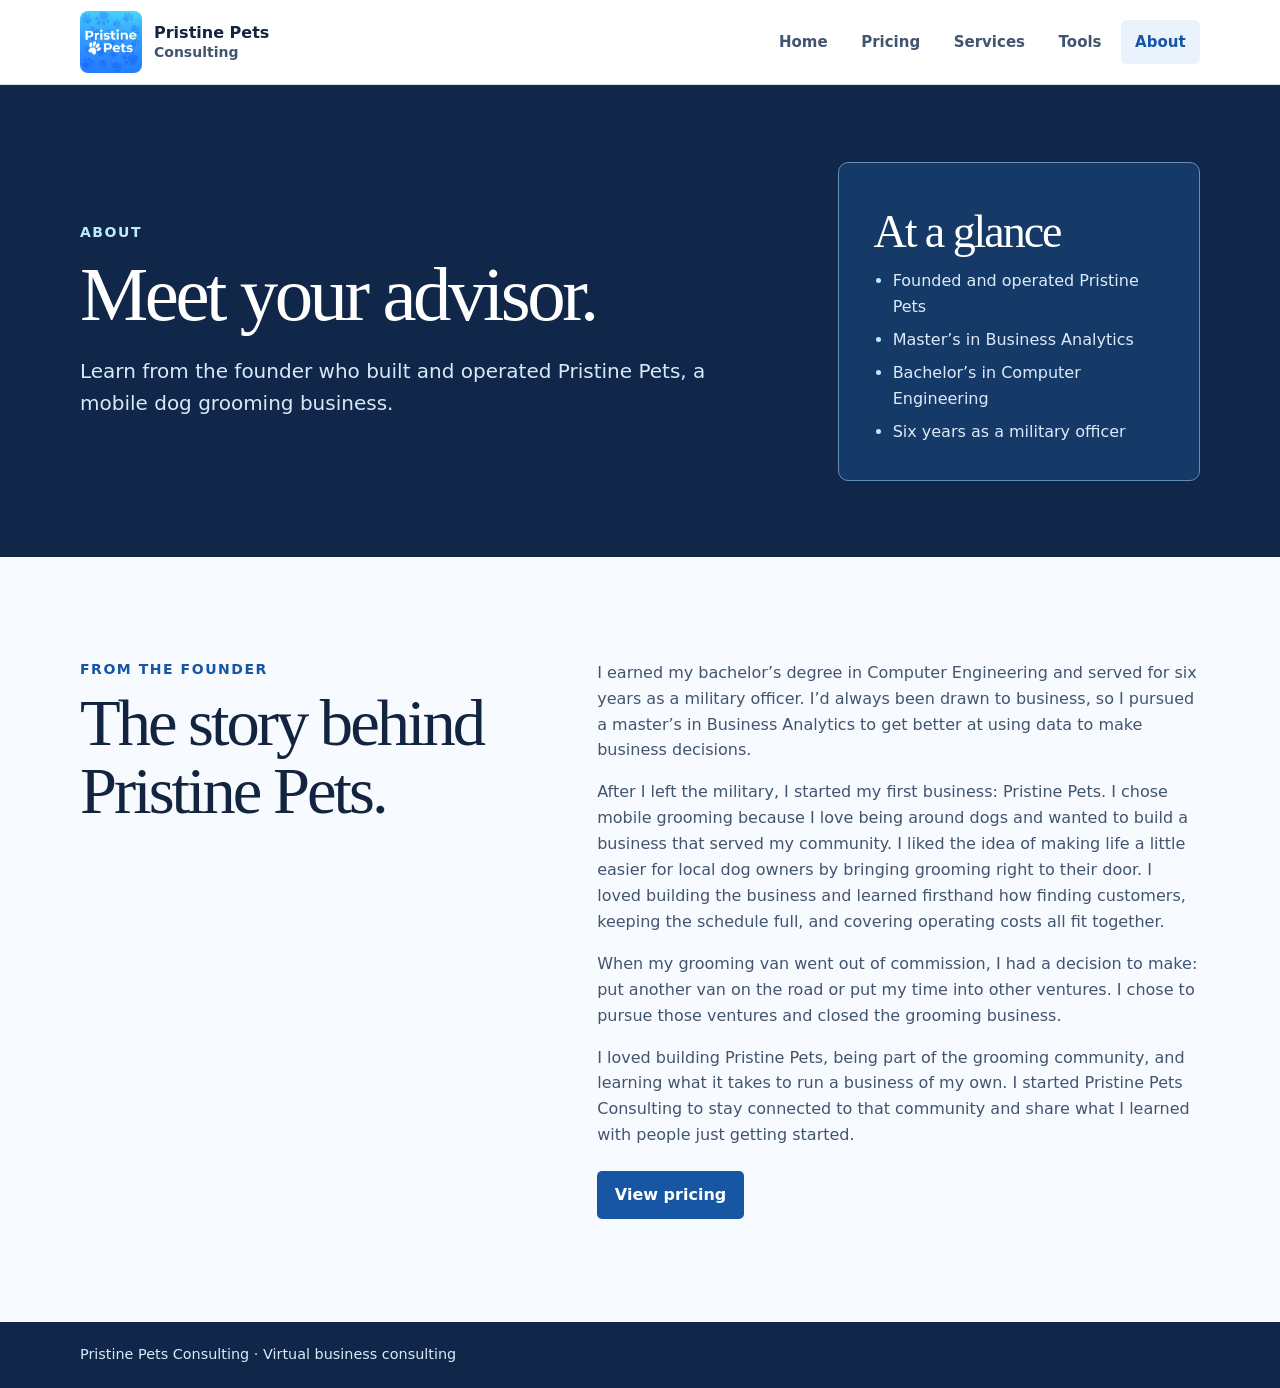
==== about/index.html @ 746ac5e0 "Publish Pristine Pets Consulting and preserve grooming archive" ====
<!doctype html>
<html lang="en"><head><meta charset="utf-8"><meta name="viewport" content="width=device-width, initial-scale=1"><title>About | Pristine Pets Consulting</title><meta name="description" content="Meet the founder and advisor behind Pristine Pets Consulting, a former mobile dog grooming business owner and military officer."><link rel="icon" href="../pristine-pets-logo.webp"><link rel="stylesheet" href="../consulting.css"></head>
<body><a class="skip" href="#main">Skip to content</a>
<header class="site-header"><div class="wrap header-inner"><a class="brand" href="../"><img class="mark" src="../pristine-pets-logo.webp" width="68" height="68" alt=""><span>Pristine Pets<small>Consulting</small></span></a>
<nav class="site-nav" aria-label="Main"><a href="../">Home</a><a href="../pricing/">Pricing</a><a href="../business-services/">Services</a><a href="../business-tools/">Tools</a><a href="../about/" aria-current="page">About</a></nav></div></header>
<main id="main">
<section class="hero compact-hero"><div class="wrap hero-grid">
<div><p class="eyebrow">About</p><h1>Meet your advisor.</h1><p class="lede">Learn from the founder who built and operated Pristine Pets, a mobile dog grooming business.</p></div>
<aside class="aside" aria-labelledby="qualifications"><h2 id="qualifications">At a glance</h2>
<ul class="credentials"><li>Founded and operated Pristine Pets</li><li>Master’s in Business Analytics</li><li>Bachelor’s in Computer Engineering</li><li>Six years as a military officer</li></ul></aside>
</div></section>
<section class="section"><div class="wrap grid">
<div><p class="eyebrow">From the founder</p><h2>The story behind Pristine Pets.</h2></div>
<div class="story">
<p>I earned my bachelor’s degree in Computer Engineering and served for six years as a military officer. I’d always been drawn to business, so I pursued a master’s in Business Analytics to get better at using data to make business decisions.</p>
<p>After I left the military, I started my first business: Pristine Pets. I chose mobile grooming because I love being around dogs and wanted to build a business that served my community. I liked the idea of making life a little easier for local dog owners by bringing grooming right to their door. I loved building the business and learned firsthand how finding customers, keeping the schedule full, and covering operating costs all fit together.</p>
<p>When my grooming van went out of commission, I had a decision to make: put another van on the road or put my time into other ventures. I chose to pursue those ventures and closed the grooming business.</p>
<p>I loved building Pristine Pets, being part of the grooming community, and learning what it takes to run a business of my own. I started Pristine Pets Consulting to stay connected to that community and share what I learned with people just getting started.</p>
<a class="button" href="../pricing/">View pricing</a>
</div></div></section>
</main><footer class="foot"><div class="wrap"><p>Pristine Pets Consulting · Virtual business consulting</p></div></footer></body></html>
---- consulting.css ----
:root{color-scheme:light;--canvas:#f7faff;--white:#fff;--ink:#12243f;--sub:#42556f;--dark:#102749;--dark2:#163a68;--paper:#eaf2fc;--line:#d3e0f2;--accent:#1756a3;--mint:#bdeaff;--serif:Georgia,serif;--sans:system-ui,-apple-system,BlinkMacSystemFont,"Segoe UI",sans-serif}
*{box-sizing:border-box}body{margin:0;background:var(--canvas);color:var(--ink);font:1rem/1.62 var(--sans)}a{color:inherit}h1,h2,h3,p{margin:0}h1,h2{font:400 clamp(2.35rem,5.2vw,4.7rem)/1.02 var(--serif);letter-spacing:-.045em;text-wrap:balance}h1{font-size:clamp(3.15rem,6.65vw,6.15rem)}h3{font-size:1.2rem;line-height:1.3}.wrap{width:min(1120px,calc(100% - 64px));margin-inline:auto}.eyebrow{font-size:.875rem;line-height:1.35;font-weight:760;letter-spacing:.11em;text-transform:uppercase;color:var(--accent)}.lede{font-size:clamp(1.05rem,2vw,1.25rem);max-width:57ch;color:var(--sub)}.skip{position:absolute;left:1rem;top:-200px;background:white;padding:.5rem;z-index:5}.skip:focus{top:1rem}a:focus-visible,summary:focus-visible{outline:3px solid #8b561a;outline-offset:4px}.brand{display:inline-flex;align-items:center;gap:.75rem;text-decoration:none;font-weight:750;line-height:1.13}.brand small{display:block;margin-top:3px;font-size:.875rem;font-weight:550;color:var(--sub)}.mark{width:62px;height:62px;object-fit:contain;flex:none;border-radius:8px}.hero{background:var(--dark);color:var(--white);padding:clamp(3.7rem,8vw,7.3rem) 0}.hero-grid{display:grid;grid-template-columns:minmax(0,1.6fr) minmax(0,.85fr);align-items:center;gap:clamp(1.75rem,6vw,5.9rem)}.hero .eyebrow{color:var(--mint)}.hero h1{margin:.9rem 0 1.3rem}.hero .lede{color:#d9e8fa}.hero .button{margin-top:1.8rem}.button{display:inline-flex;min-height:48px;align-items:center;justify-content:center;padding:.65rem 1.1rem;border-radius:5px;text-decoration:none;font-weight:750;background:var(--accent);color:white}.button:hover{background:#104681}.hero .button{background:var(--mint);color:#153761}.hero .button:hover{background:#dff5ff}.aside{border:1px solid #668db9;padding:clamp(1.25rem,3vw,2.15rem);background:var(--dark2);border-radius:10px}.aside .eyebrow{letter-spacing:.06em}.aside h2{font-size:clamp(1.95rem,3.6vw,3.1rem);margin:.65rem 0 .85rem}.aside p:not(.eyebrow){color:#dceafa}.section{padding:clamp(3.6rem,8vw,6.6rem) 0}.section h2{margin:.65rem 0 1rem}.grid{display:grid;grid-template-columns:minmax(0,.83fr) minmax(0,1.17fr);gap:clamp(1.4rem,7vw,6.2rem);align-items:start}.bordered{background:var(--paper);border-block:1px solid var(--line)}.fit-list{list-style:none;margin:0;padding:0;border-top:1px solid var(--line)}.fit-list li{padding:.85rem 0 1rem;border-bottom:1px solid var(--line)}.fit-list p{color:var(--sub);margin-top:.25rem}.offer{padding:clamp(1.4rem,4vw,2.75rem);border:1px solid #aec6e6;border-radius:10px;background:var(--white)}.offer h3{margin:.45rem 0 .6rem}.offer p:not(.eyebrow){color:var(--sub)}.offer .button{margin-top:1.15rem}.price{font:400 clamp(2.5rem,6vw,4.2rem)/1 var(--serif);letter-spacing:-.04em}.price-note{margin-top:.45rem}.offer .price-note{font-size:.95rem}.hero .offer{color:var(--ink)}.hero .offer .eyebrow{color:var(--accent)}.feature{display:grid;grid-template-columns:minmax(0,.9fr) minmax(0,1.1fr);gap:clamp(1.1rem,5vw,4rem);border-top:1px solid var(--line);padding:1.8rem 0}.feature:first-of-type{margin-top:1.75rem}.feature p,.feature li{color:var(--sub)}.feature p+p{margin-top:.65rem}.feature ul{margin:.65rem 0 0;padding-left:1.2rem}.feature li+li{margin-top:.3rem}.small-add{border:1px solid var(--line);background:var(--paper);padding:1rem 1.25rem;border-radius:6px;color:var(--sub)}.small-add strong{color:var(--ink)}.tiny{font-size:.9rem}.foot{background:var(--dark);color:#dbeafb}.foot .wrap{display:flex;flex-wrap:wrap;justify-content:space-between;gap:.65rem 1.4rem;padding:1.35rem 0;font-size:.9rem}.foot a{text-underline-offset:.2em}.faq details{border-top:1px solid var(--line);padding:.8rem 0}.faq details:last-child{border-bottom:1px solid var(--line)}.faq summary{cursor:pointer;font-weight:720}.faq details p{color:var(--sub);margin-top:.35rem}.badge{display:inline-block;margin-top:1rem;padding:.55rem .7rem;background:var(--paper);color:#335578;border-radius:5px;font-weight:720;font-size:.9rem}
@media(max-width:760px){.wrap{width:calc(100% - 40px)}.hero-grid,.grid,.feature{grid-template-columns:1fr}.aside,.hero .offer{max-width:36rem}.feature{padding:1.35rem 0}}@media(max-width:440px){.wrap{width:calc(100% - 32px)}.hero h1{font-size:clamp(2.7rem,11vw,3.55rem)}}

.tiers{display:grid;grid-template-columns:repeat(3,minmax(0,1fr));gap:1rem;margin-top:1.85rem}.tier{padding:clamp(1.05rem,2.4vw,1.75rem)}.tier .price{font-size:clamp(2.5rem,4vw,3.4rem)}.tier-featured{border:2px solid #3473bd;background:#f5faff}.tier .price-note{margin-top:.75rem}@media(max-width:760px){.tiers{grid-template-columns:1fr}}@media(max-width:440px){.mark{width:54px;height:54px}}

.compact-hero{padding:clamp(2.9rem,6vw,5.2rem) 0}
.compact-hero h1{font-size:clamp(2.9rem,6vw,5.35rem)}
.advisor-link{display:inline-flex;align-items:center;min-height:44px;margin-top:.55rem;color:var(--mint);font-weight:720;text-underline-offset:.22em}
.advisor-link:hover{color:var(--white)}
.credentials{color:#dceafa;margin:.85rem 0 0;padding-left:1.2rem}
.credentials li+li{margin-top:.45rem}
.credentials li::marker{color:var(--mint)}
.story{max-width:63ch;color:var(--sub)}
.story p+p{margin-top:1rem}
.story .button{margin-top:1.45rem}
.sales-note{color:var(--sub);font-size:.9rem;margin-top:1rem}
.feature a{text-underline-offset:.18em}
.site-header{background:var(--white);border-bottom:1px solid var(--line)}
.header-inner{min-height:84px;display:flex;align-items:center;justify-content:space-between;gap:1.5rem}
.brand{flex:none}
.site-nav{display:flex;align-items:center;gap:.3rem}
.site-nav a{display:flex;min-height:44px;align-items:center;justify-content:center;padding:0 .9rem;border-radius:6px;white-space:nowrap;text-decoration:none;font-size:.9375rem;font-weight:680;color:var(--sub)}
.site-nav a:hover{background:var(--canvas);color:var(--accent)}
.site-nav a[aria-current="page"]{background:var(--paper);color:var(--accent);font-weight:760}
@media(max-width:680px){
  .header-inner{min-height:0;display:grid;grid-template-columns:minmax(0,1fr);gap:.65rem;padding-block:.7rem .5rem}
  .brand{justify-self:start}
  .site-nav{display:grid;grid-template-columns:repeat(5,minmax(0,1fr));gap:.16rem;border-top:1px solid var(--line);padding-top:.45rem}
  .site-nav a{padding:0 .12rem;font-size:.875rem}
}

.hero-actions{display:flex;align-items:center;flex-wrap:wrap;gap:.55rem 1.15rem;margin-top:1.8rem}
.hero-actions .button,.hero-actions .intro-cta{margin-top:0}
.intro-section{padding-bottom:0;scroll-margin-top:1.25rem}
.intro-panel{display:grid;grid-template-columns:minmax(0,1fr) minmax(0,1.14fr);gap:clamp(1.05rem,5vw,4rem);padding:clamp(1.3rem,4vw,2.6rem);border:1px solid var(--line);border-radius:10px;background:var(--paper)}
.intro-panel h2{margin-bottom:0;font-size:clamp(2rem,4vw,3.4rem)}
.intro-panel p:not(.eyebrow,.badge){color:var(--sub)}
.intro-panel p+p:not(.badge){margin-top:.65rem}
.intro-panel .badge{background:var(--white);border:1px solid var(--line)}
@media(max-width:680px){.intro-panel{grid-template-columns:1fr}}
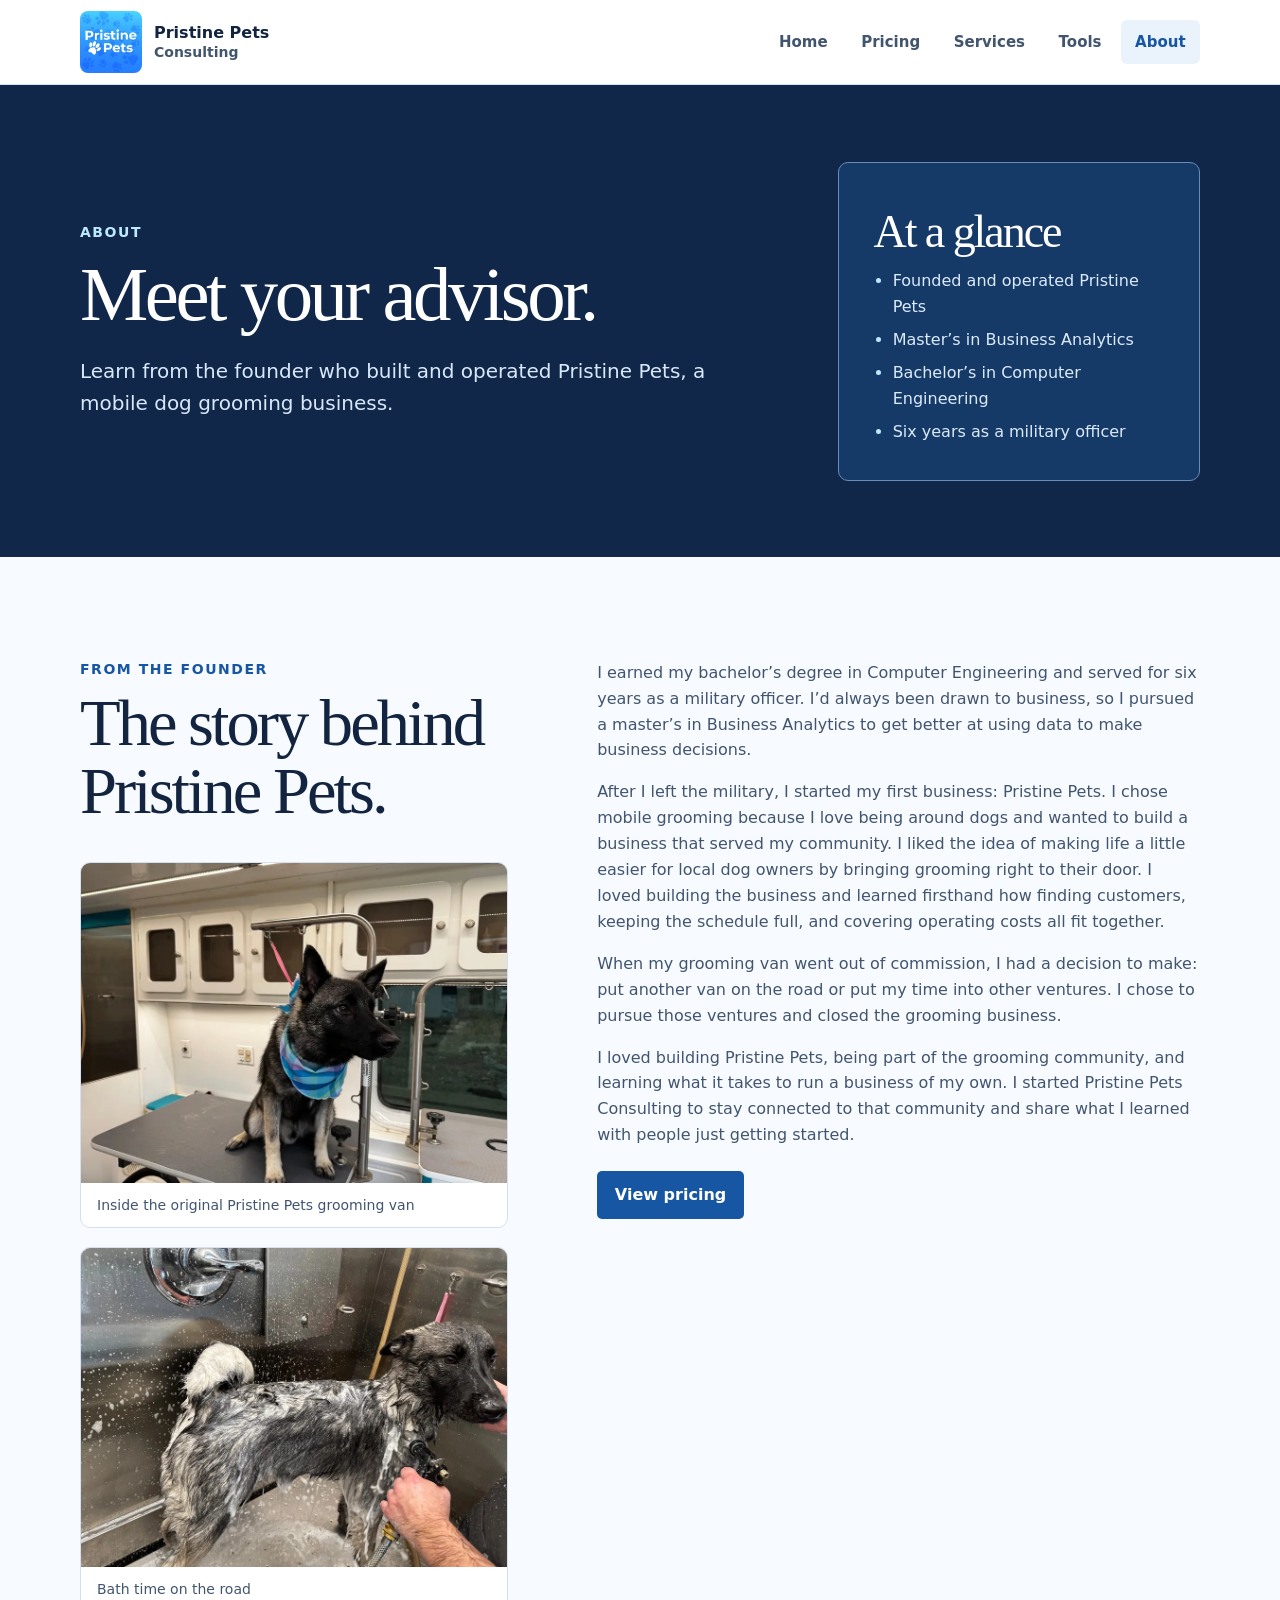
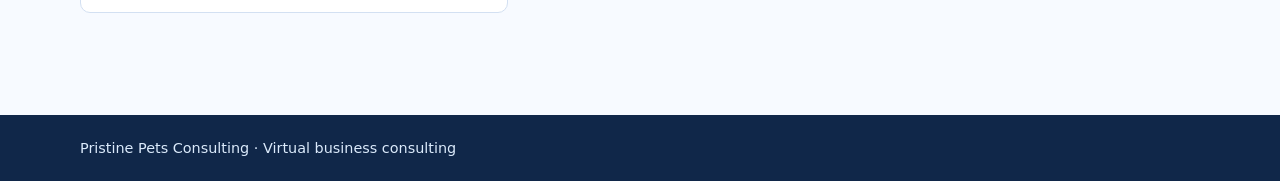
==== commit fbf2d32f: "Add original grooming photos to consulting About page" ====
--- a/about/index.html
+++ b/about/index.html
@@ -1,5 +1,5 @@
 <!doctype html>
-<html lang="en"><head><meta charset="utf-8"><meta name="viewport" content="width=device-width, initial-scale=1"><title>About | Pristine Pets Consulting</title><meta name="description" content="Meet the founder and advisor behind Pristine Pets Consulting, a former mobile dog grooming business owner and military officer."><link rel="icon" href="../pristine-pets-logo.webp"><link rel="stylesheet" href="../consulting.css"></head>
+<html lang="en"><head><meta charset="utf-8"><meta name="viewport" content="width=device-width, initial-scale=1"><title>About | Pristine Pets Consulting</title><meta name="description" content="Meet the founder and advisor behind Pristine Pets Consulting, a former mobile dog grooming business owner and military officer."><link rel="icon" href="../pristine-pets-logo.webp"><link rel="stylesheet" href="../consulting.css"><link rel="stylesheet" href="./about.css"></head>
 <body><a class="skip" href="#main">Skip to content</a>
 <header class="site-header"><div class="wrap header-inner"><a class="brand" href="../"><img class="mark" src="../pristine-pets-logo.webp" width="68" height="68" alt=""><span>Pristine Pets<small>Consulting</small></span></a>
 <nav class="site-nav" aria-label="Main"><a href="../">Home</a><a href="../pricing/">Pricing</a><a href="../business-services/">Services</a><a href="../business-tools/">Tools</a><a href="../about/" aria-current="page">About</a></nav></div></header>
@@ -9,13 +9,17 @@
 <aside class="aside" aria-labelledby="qualifications"><h2 id="qualifications">At a glance</h2>
 <ul class="credentials"><li>Founded and operated Pristine Pets</li><li>Master’s in Business Analytics</li><li>Bachelor’s in Computer Engineering</li><li>Six years as a military officer</li></ul></aside>
 </div></section>
-<section class="section"><div class="wrap grid">
-<div><p class="eyebrow">From the founder</p><h2>The story behind Pristine Pets.</h2></div>
+<section class="section"><div class="wrap grid founder-grid">
+<div class="founder-heading"><p class="eyebrow">From the founder</p><h2>The story behind Pristine Pets.</h2></div>
 <div class="story">
 <p>I earned my bachelor’s degree in Computer Engineering and served for six years as a military officer. I’d always been drawn to business, so I pursued a master’s in Business Analytics to get better at using data to make business decisions.</p>
 <p>After I left the military, I started my first business: Pristine Pets. I chose mobile grooming because I love being around dogs and wanted to build a business that served my community. I liked the idea of making life a little easier for local dog owners by bringing grooming right to their door. I loved building the business and learned firsthand how finding customers, keeping the schedule full, and covering operating costs all fit together.</p>
 <p>When my grooming van went out of commission, I had a decision to make: put another van on the road or put my time into other ventures. I chose to pursue those ventures and closed the grooming business.</p>
 <p>I loved building Pristine Pets, being part of the grooming community, and learning what it takes to run a business of my own. I started Pristine Pets Consulting to stay connected to that community and share what I learned with people just getting started.</p>
 <a class="button" href="../pricing/">View pricing</a>
+</div>
+<div class="founder-photos">
+  <figure><img src="./grooming-table.webp" width="900" height="675" loading="lazy" decoding="async" alt="Dog in a blue plaid bandana sitting on the grooming table inside the mobile van."><figcaption>Inside the original Pristine Pets grooming van</figcaption></figure>
+  <figure><img src="./bath-time.webp" width="900" height="675" loading="lazy" decoding="async" alt="A dog being rinsed in the van’s stainless-steel grooming tub."><figcaption>Bath time on the road</figcaption></figure>
 </div></div></section>
 </main><footer class="foot"><div class="wrap"><p>Pristine Pets Consulting · Virtual business consulting</p></div></footer></body></html>
--- a/about/about.css
+++ b/about/about.css
@@ -0,0 +1,8 @@
+.founder-grid{grid-template-areas:"heading story" "photos story";grid-template-rows:auto 1fr;row-gap:1.35rem}
+.founder-heading{grid-area:heading}
+.founder-grid .story{grid-area:story}
+.founder-photos{grid-area:photos;display:grid;gap:1.2rem}
+.founder-photos figure{margin:0;border:1px solid var(--line);border-radius:10px;overflow:hidden;background:var(--white)}
+.founder-photos img{display:block;width:100%;height:auto}
+.founder-photos figcaption{color:var(--sub);font-size:.875rem;line-height:1.45;padding:.75rem 1rem}
+@media(max-width:760px){.founder-grid{grid-template-areas:"heading" "story" "photos";grid-template-rows:auto}.founder-photos{max-width:36rem;margin-top:1rem}}
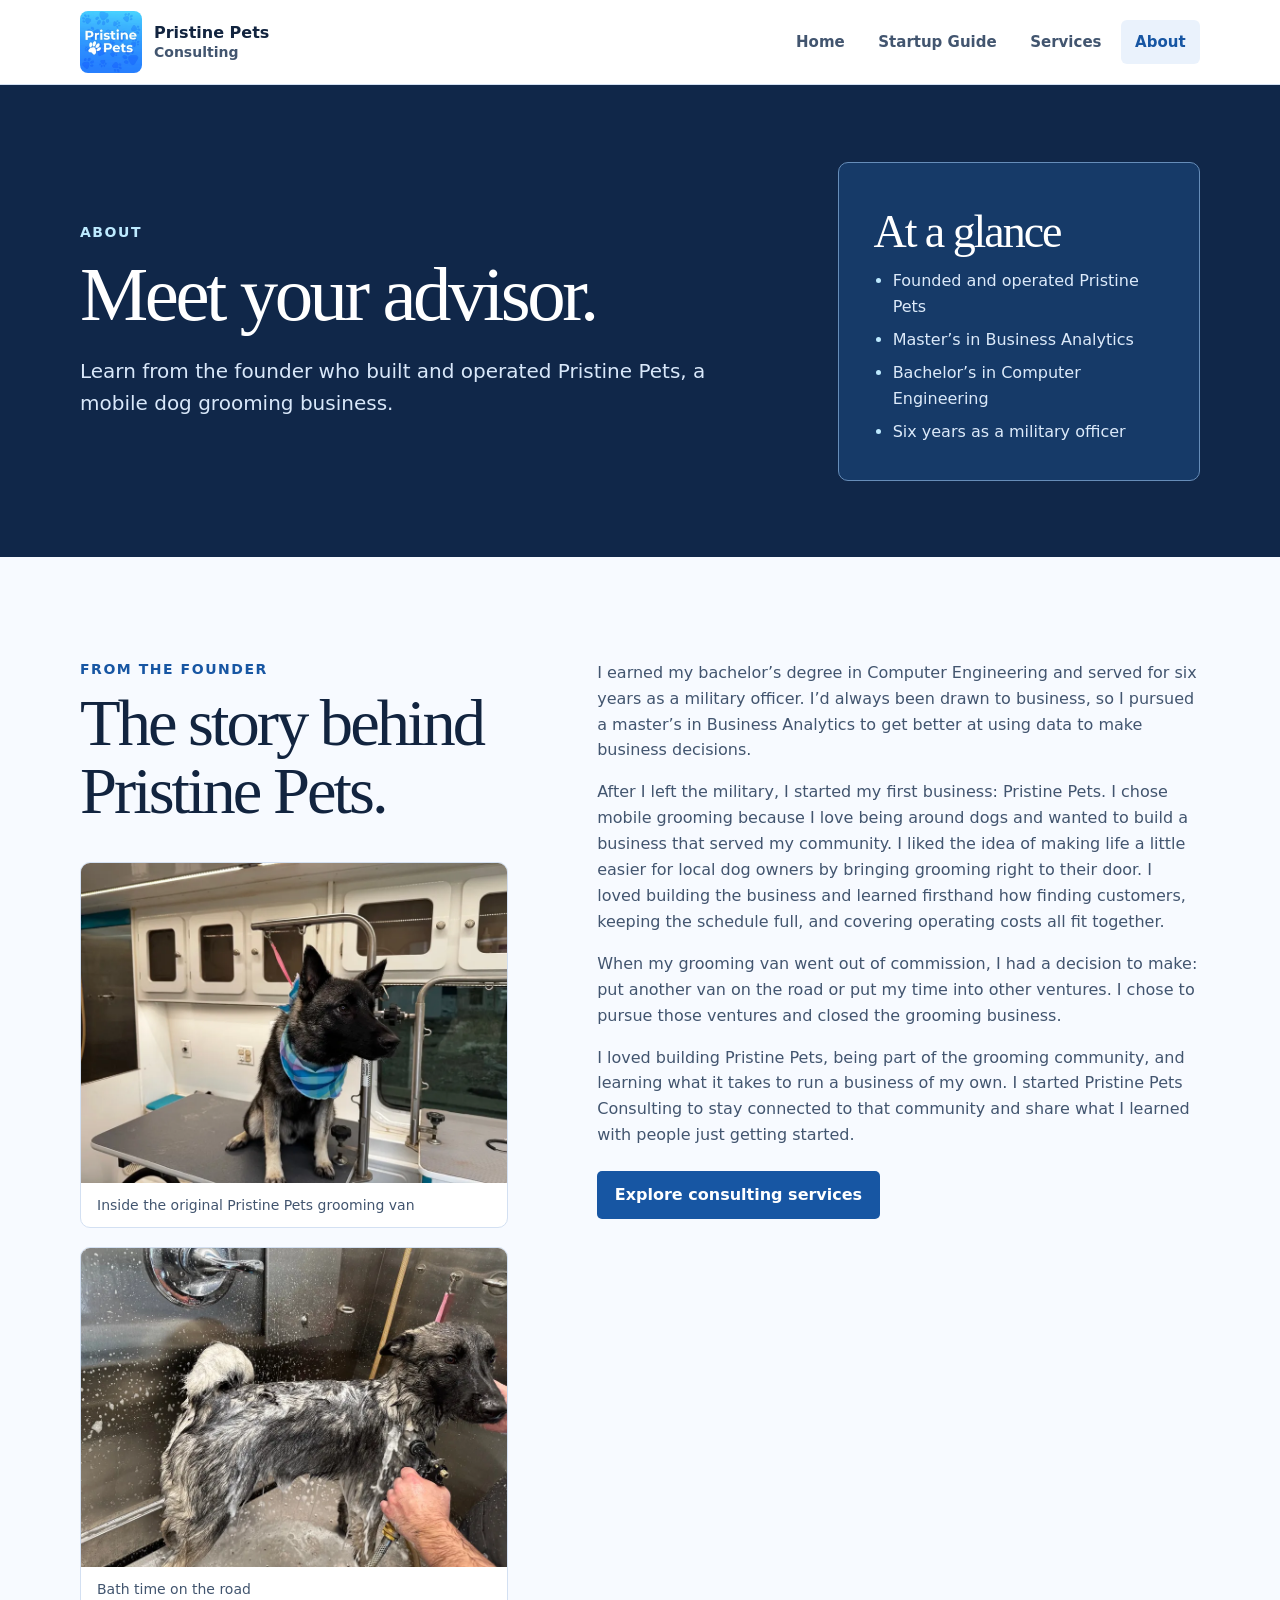
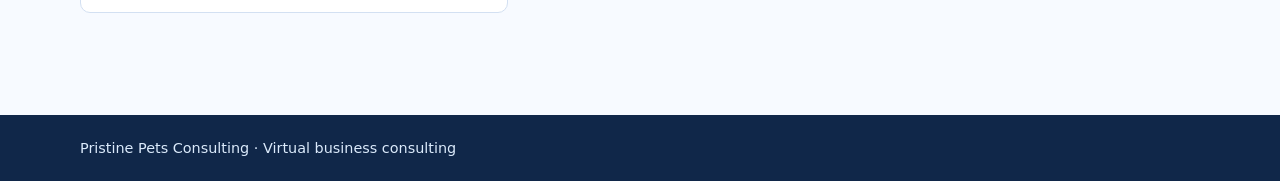
==== commit 7b4c2ce9: "Feature startup guide and free preview, move consulting to Services" ====
--- a/about/index.html
+++ b/about/index.html
@@ -2,7 +2,7 @@
 <html lang="en"><head><meta charset="utf-8"><meta name="viewport" content="width=device-width, initial-scale=1"><title>About | Pristine Pets Consulting</title><meta name="description" content="Meet the founder and advisor behind Pristine Pets Consulting, a former mobile dog grooming business owner and military officer."><link rel="icon" href="../pristine-pets-logo.webp"><link rel="stylesheet" href="../consulting.css"><link rel="stylesheet" href="./about.css"></head>
 <body><a class="skip" href="#main">Skip to content</a>
 <header class="site-header"><div class="wrap header-inner"><a class="brand" href="../"><img class="mark" src="../pristine-pets-logo.webp" width="68" height="68" alt=""><span>Pristine Pets<small>Consulting</small></span></a>
-<nav class="site-nav" aria-label="Main"><a href="../">Home</a><a href="../pricing/">Pricing</a><a href="../business-services/">Services</a><a href="../business-tools/">Tools</a><a href="../about/" aria-current="page">About</a></nav></div></header>
+<nav class="site-nav" aria-label="Main"><a href="../">Home</a><a href="../startup-guide/">Startup Guide</a><a href="../business-services/">Services</a><a href="../about/" aria-current="page">About</a></nav></div></header>
 <main id="main">
 <section class="hero compact-hero"><div class="wrap hero-grid">
 <div><p class="eyebrow">About</p><h1>Meet your advisor.</h1><p class="lede">Learn from the founder who built and operated Pristine Pets, a mobile dog grooming business.</p></div>
@@ -16,10 +16,10 @@
 <p>After I left the military, I started my first business: Pristine Pets. I chose mobile grooming because I love being around dogs and wanted to build a business that served my community. I liked the idea of making life a little easier for local dog owners by bringing grooming right to their door. I loved building the business and learned firsthand how finding customers, keeping the schedule full, and covering operating costs all fit together.</p>
 <p>When my grooming van went out of commission, I had a decision to make: put another van on the road or put my time into other ventures. I chose to pursue those ventures and closed the grooming business.</p>
 <p>I loved building Pristine Pets, being part of the grooming community, and learning what it takes to run a business of my own. I started Pristine Pets Consulting to stay connected to that community and share what I learned with people just getting started.</p>
-<a class="button" href="../pricing/">View pricing</a>
+<a class="button" href="../business-services/">Explore consulting services</a>
 </div>
 <div class="founder-photos">
   <figure><img src="./grooming-table.webp" width="900" height="675" loading="lazy" decoding="async" alt="Dog in a blue plaid bandana sitting on the grooming table inside the mobile van."><figcaption>Inside the original Pristine Pets grooming van</figcaption></figure>
   <figure><img src="./bath-time.webp" width="900" height="675" loading="lazy" decoding="async" alt="A dog being rinsed in the van’s stainless-steel grooming tub."><figcaption>Bath time on the road</figcaption></figure>
 </div></div></section>
-</main><footer class="foot"><div class="wrap"><p>Pristine Pets Consulting · Virtual business consulting</p></div></footer></body></html>+</main><footer class="foot"><div class="wrap"><p>Pristine Pets Consulting · Virtual business consulting</p></div></footer></body></html>
--- a/consulting.css
+++ b/consulting.css
@@ -26,7 +26,7 @@
 @media(max-width:680px){
   .header-inner{min-height:0;display:grid;grid-template-columns:minmax(0,1fr);gap:.65rem;padding-block:.7rem .5rem}
   .brand{justify-self:start}
-  .site-nav{display:grid;grid-template-columns:repeat(5,minmax(0,1fr));gap:.16rem;border-top:1px solid var(--line);padding-top:.45rem}
+  .site-nav{display:grid;grid-template-columns:minmax(0,1fr) minmax(0,1.6fr) minmax(0,1.05fr) minmax(0,1fr);gap:.16rem;border-top:1px solid var(--line);padding-top:.45rem}
   .site-nav a{padding:0 .12rem;font-size:.875rem}
 }
 
@@ -39,3 +39,14 @@
 .intro-panel p+p:not(.badge){margin-top:.65rem}
 .intro-panel .badge{background:var(--white);border:1px solid var(--line)}
 @media(max-width:680px){.intro-panel{grid-template-columns:1fr}}
+
+
+.guide-excerpt{max-width:72ch;margin-inline:auto;background:var(--white);border:1px solid var(--line);border-radius:10px;padding:clamp(1.35rem,5vw,3.1rem)}
+.guide-excerpt h2{margin-bottom:1.4rem}
+.guide-excerpt p:not(.eyebrow){font:clamp(1.0625rem,2vw,1.2rem)/1.75 var(--serif);color:var(--ink)}
+.guide-excerpt p+p:not(.eyebrow){margin-top:1em}
+.guide-steps{color:var(--ink);padding-left:1.5rem;margin:.2rem 0;columns:2;column-gap:3rem}
+.guide-steps li{break-inside:avoid;padding:.5rem .3rem;font-weight:650}
+.guide-steps li::marker{color:var(--accent);font-variant-numeric:tabular-nums}
+#preview,#startup-special,#consulting,#coming-soon{scroll-margin-top:1.2rem}
+@media(max-width:680px){.guide-steps{columns:1}}
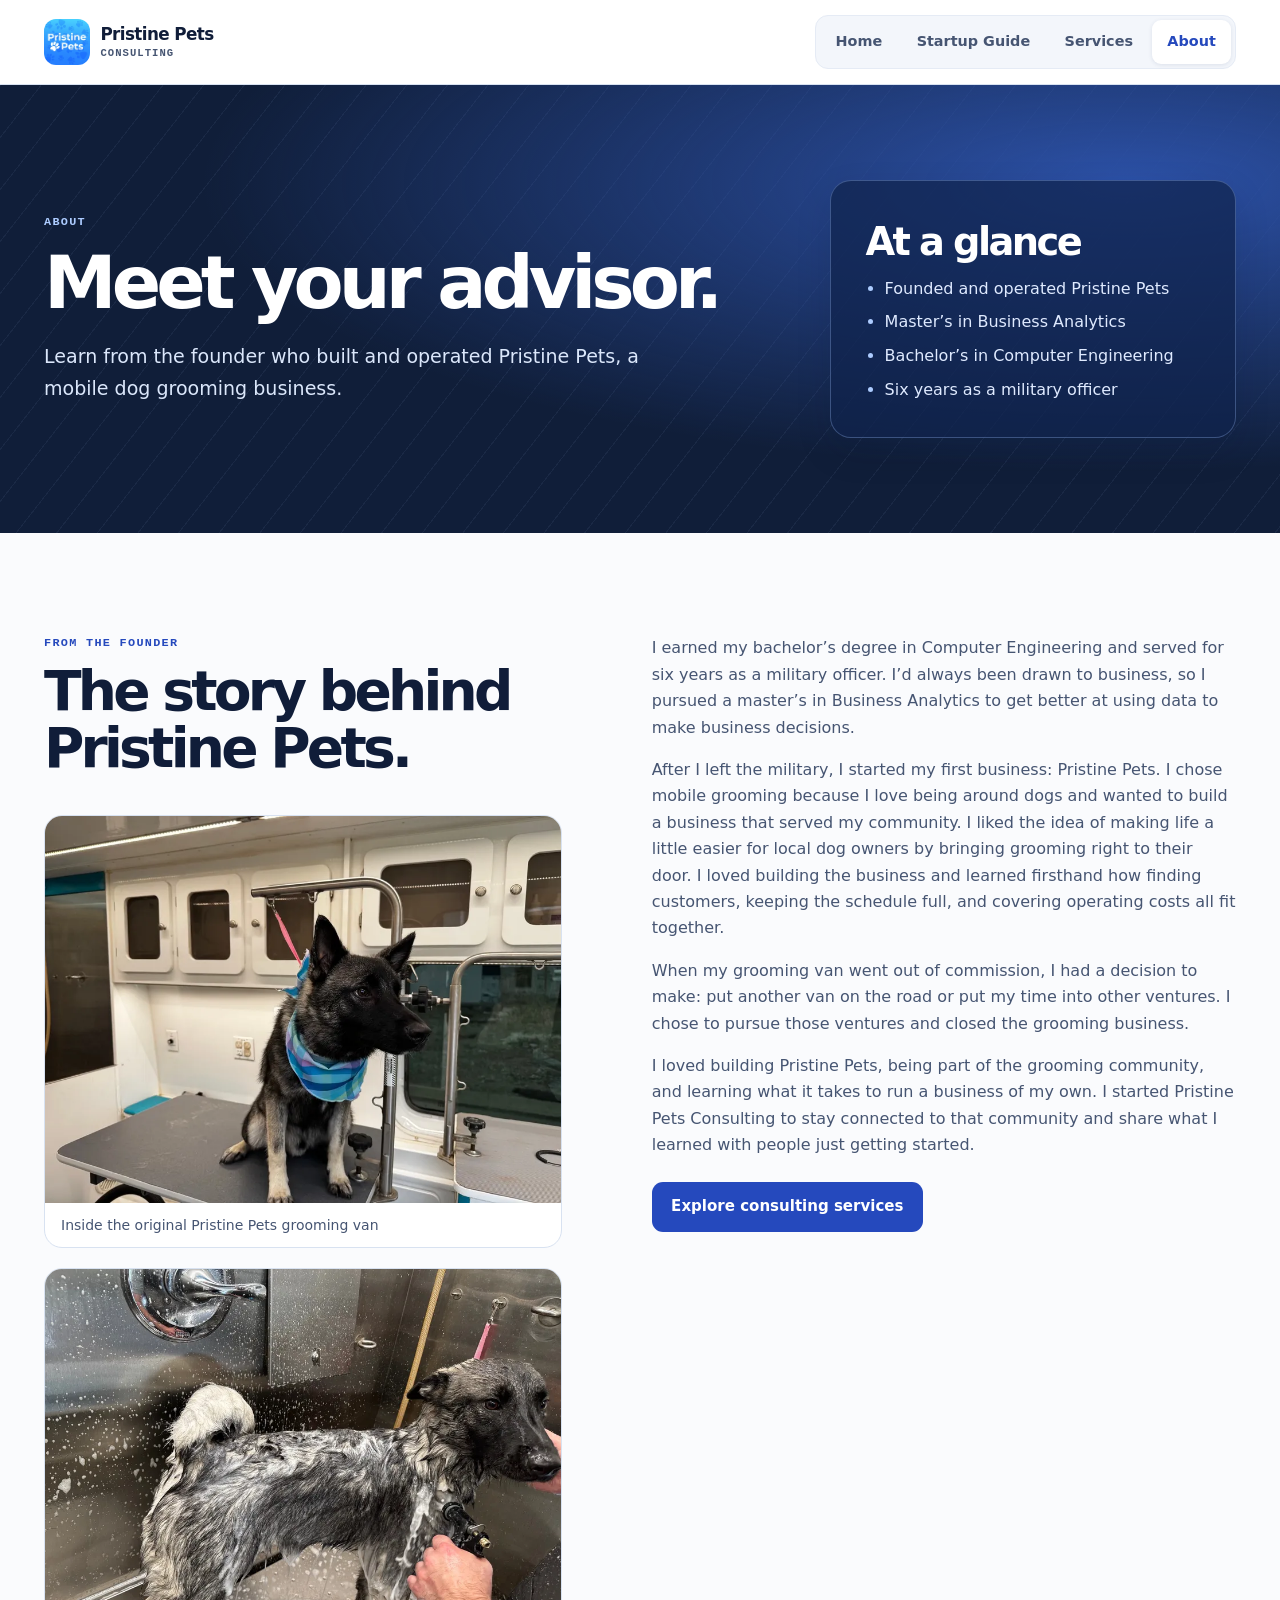
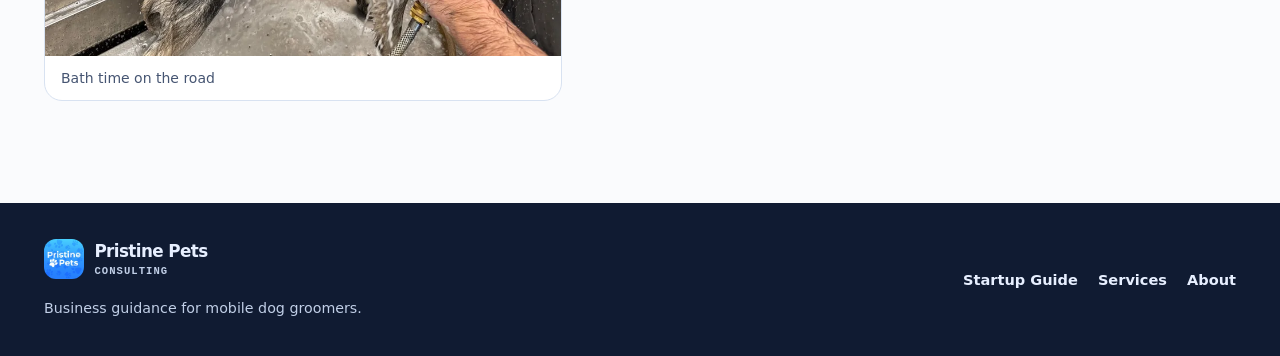
==== commit e00f9017: "Refresh Pristine Pets Consulting with an editorial visual design" ====
--- a/about/index.html
+++ b/about/index.html
@@ -1,7 +1,7 @@
 <!doctype html>
-<html lang="en"><head><meta charset="utf-8"><meta name="viewport" content="width=device-width, initial-scale=1"><title>About | Pristine Pets Consulting</title><meta name="description" content="Meet the founder and advisor behind Pristine Pets Consulting, a former mobile dog grooming business owner and military officer."><link rel="icon" href="../pristine-pets-logo.webp"><link rel="stylesheet" href="../consulting.css"><link rel="stylesheet" href="./about.css"></head>
-<body><a class="skip" href="#main">Skip to content</a>
-<header class="site-header"><div class="wrap header-inner"><a class="brand" href="../"><img class="mark" src="../pristine-pets-logo.webp" width="68" height="68" alt=""><span>Pristine Pets<small>Consulting</small></span></a>
+<html lang="en"><head><meta charset="utf-8"><meta name="viewport" content="width=device-width, initial-scale=1"><title>About | Pristine Pets Consulting</title><meta name="description" content="Meet the founder and advisor behind Pristine Pets Consulting, a former mobile dog grooming business owner and military officer."><link rel="icon" href="../pristine-pets-logo.webp"><link rel="stylesheet" href="../consulting.css?v=2"><link rel="stylesheet" href="./about.css?v=2"></head>
+<body class="page-about"><a class="skip" href="#main">Skip to content</a>
+<header class="site-header"><div class="wrap header-inner"><a class="brand" href="../"><img class="mark" src="../pristine-pets-logo.webp" width="48" height="48" alt=""><span>Pristine Pets<small>Consulting</small></span></a>
 <nav class="site-nav" aria-label="Main"><a href="../">Home</a><a href="../startup-guide/">Startup Guide</a><a href="../business-services/">Services</a><a href="../about/" aria-current="page">About</a></nav></div></header>
 <main id="main">
 <section class="hero compact-hero"><div class="wrap hero-grid">
@@ -22,4 +22,7 @@
   <figure><img src="./grooming-table.webp" width="900" height="675" loading="lazy" decoding="async" alt="Dog in a blue plaid bandana sitting on the grooming table inside the mobile van."><figcaption>Inside the original Pristine Pets grooming van</figcaption></figure>
   <figure><img src="./bath-time.webp" width="900" height="675" loading="lazy" decoding="async" alt="A dog being rinsed in the van’s stainless-steel grooming tub."><figcaption>Bath time on the road</figcaption></figure>
 </div></div></section>
-</main><footer class="foot"><div class="wrap"><p>Pristine Pets Consulting · Virtual business consulting</p></div></footer></body></html>
+</main><footer class="foot"><div class="wrap footer-inner">
+<div><a class="brand" href="../"><img class="mark" src="../pristine-pets-logo.webp" width="40" height="40" alt=""><span>Pristine Pets<small>Consulting</small></span></a><p>Business guidance for mobile dog groomers.</p></div>
+<nav aria-label="Footer"><a href="../startup-guide/">Startup Guide</a><a href="../business-services/">Services</a><a href="../about/">About</a></nav>
+</div></footer></body></html>
--- a/consulting.css
+++ b/consulting.css
@@ -1,52 +1,227 @@
-:root{color-scheme:light;--canvas:#f7faff;--white:#fff;--ink:#12243f;--sub:#42556f;--dark:#102749;--dark2:#163a68;--paper:#eaf2fc;--line:#d3e0f2;--accent:#1756a3;--mint:#bdeaff;--serif:Georgia,serif;--sans:system-ui,-apple-system,BlinkMacSystemFont,"Segoe UI",sans-serif}
-*{box-sizing:border-box}body{margin:0;background:var(--canvas);color:var(--ink);font:1rem/1.62 var(--sans)}a{color:inherit}h1,h2,h3,p{margin:0}h1,h2{font:400 clamp(2.35rem,5.2vw,4.7rem)/1.02 var(--serif);letter-spacing:-.045em;text-wrap:balance}h1{font-size:clamp(3.15rem,6.65vw,6.15rem)}h3{font-size:1.2rem;line-height:1.3}.wrap{width:min(1120px,calc(100% - 64px));margin-inline:auto}.eyebrow{font-size:.875rem;line-height:1.35;font-weight:760;letter-spacing:.11em;text-transform:uppercase;color:var(--accent)}.lede{font-size:clamp(1.05rem,2vw,1.25rem);max-width:57ch;color:var(--sub)}.skip{position:absolute;left:1rem;top:-200px;background:white;padding:.5rem;z-index:5}.skip:focus{top:1rem}a:focus-visible,summary:focus-visible{outline:3px solid #8b561a;outline-offset:4px}.brand{display:inline-flex;align-items:center;gap:.75rem;text-decoration:none;font-weight:750;line-height:1.13}.brand small{display:block;margin-top:3px;font-size:.875rem;font-weight:550;color:var(--sub)}.mark{width:62px;height:62px;object-fit:contain;flex:none;border-radius:8px}.hero{background:var(--dark);color:var(--white);padding:clamp(3.7rem,8vw,7.3rem) 0}.hero-grid{display:grid;grid-template-columns:minmax(0,1.6fr) minmax(0,.85fr);align-items:center;gap:clamp(1.75rem,6vw,5.9rem)}.hero .eyebrow{color:var(--mint)}.hero h1{margin:.9rem 0 1.3rem}.hero .lede{color:#d9e8fa}.hero .button{margin-top:1.8rem}.button{display:inline-flex;min-height:48px;align-items:center;justify-content:center;padding:.65rem 1.1rem;border-radius:5px;text-decoration:none;font-weight:750;background:var(--accent);color:white}.button:hover{background:#104681}.hero .button{background:var(--mint);color:#153761}.hero .button:hover{background:#dff5ff}.aside{border:1px solid #668db9;padding:clamp(1.25rem,3vw,2.15rem);background:var(--dark2);border-radius:10px}.aside .eyebrow{letter-spacing:.06em}.aside h2{font-size:clamp(1.95rem,3.6vw,3.1rem);margin:.65rem 0 .85rem}.aside p:not(.eyebrow){color:#dceafa}.section{padding:clamp(3.6rem,8vw,6.6rem) 0}.section h2{margin:.65rem 0 1rem}.grid{display:grid;grid-template-columns:minmax(0,.83fr) minmax(0,1.17fr);gap:clamp(1.4rem,7vw,6.2rem);align-items:start}.bordered{background:var(--paper);border-block:1px solid var(--line)}.fit-list{list-style:none;margin:0;padding:0;border-top:1px solid var(--line)}.fit-list li{padding:.85rem 0 1rem;border-bottom:1px solid var(--line)}.fit-list p{color:var(--sub);margin-top:.25rem}.offer{padding:clamp(1.4rem,4vw,2.75rem);border:1px solid #aec6e6;border-radius:10px;background:var(--white)}.offer h3{margin:.45rem 0 .6rem}.offer p:not(.eyebrow){color:var(--sub)}.offer .button{margin-top:1.15rem}.price{font:400 clamp(2.5rem,6vw,4.2rem)/1 var(--serif);letter-spacing:-.04em}.price-note{margin-top:.45rem}.offer .price-note{font-size:.95rem}.hero .offer{color:var(--ink)}.hero .offer .eyebrow{color:var(--accent)}.feature{display:grid;grid-template-columns:minmax(0,.9fr) minmax(0,1.1fr);gap:clamp(1.1rem,5vw,4rem);border-top:1px solid var(--line);padding:1.8rem 0}.feature:first-of-type{margin-top:1.75rem}.feature p,.feature li{color:var(--sub)}.feature p+p{margin-top:.65rem}.feature ul{margin:.65rem 0 0;padding-left:1.2rem}.feature li+li{margin-top:.3rem}.small-add{border:1px solid var(--line);background:var(--paper);padding:1rem 1.25rem;border-radius:6px;color:var(--sub)}.small-add strong{color:var(--ink)}.tiny{font-size:.9rem}.foot{background:var(--dark);color:#dbeafb}.foot .wrap{display:flex;flex-wrap:wrap;justify-content:space-between;gap:.65rem 1.4rem;padding:1.35rem 0;font-size:.9rem}.foot a{text-underline-offset:.2em}.faq details{border-top:1px solid var(--line);padding:.8rem 0}.faq details:last-child{border-bottom:1px solid var(--line)}.faq summary{cursor:pointer;font-weight:720}.faq details p{color:var(--sub);margin-top:.35rem}.badge{display:inline-block;margin-top:1rem;padding:.55rem .7rem;background:var(--paper);color:#335578;border-radius:5px;font-weight:720;font-size:.9rem}
-@media(max-width:760px){.wrap{width:calc(100% - 40px)}.hero-grid,.grid,.feature{grid-template-columns:1fr}.aside,.hero .offer{max-width:36rem}.feature{padding:1.35rem 0}}@media(max-width:440px){.wrap{width:calc(100% - 32px)}.hero h1{font-size:clamp(2.7rem,11vw,3.55rem)}}
-
-.tiers{display:grid;grid-template-columns:repeat(3,minmax(0,1fr));gap:1rem;margin-top:1.85rem}.tier{padding:clamp(1.05rem,2.4vw,1.75rem)}.tier .price{font-size:clamp(2.5rem,4vw,3.4rem)}.tier-featured{border:2px solid #3473bd;background:#f5faff}.tier .price-note{margin-top:.75rem}@media(max-width:760px){.tiers{grid-template-columns:1fr}}@media(max-width:440px){.mark{width:54px;height:54px}}
-
-.compact-hero{padding:clamp(2.9rem,6vw,5.2rem) 0}
-.compact-hero h1{font-size:clamp(2.9rem,6vw,5.35rem)}
-.advisor-link{display:inline-flex;align-items:center;min-height:44px;margin-top:.55rem;color:var(--mint);font-weight:720;text-underline-offset:.22em}
-.advisor-link:hover{color:var(--white)}
-.credentials{color:#dceafa;margin:.85rem 0 0;padding-left:1.2rem}
-.credentials li+li{margin-top:.45rem}
-.credentials li::marker{color:var(--mint)}
-.story{max-width:63ch;color:var(--sub)}
-.story p+p{margin-top:1rem}
-.story .button{margin-top:1.45rem}
-.sales-note{color:var(--sub);font-size:.9rem;margin-top:1rem}
-.feature a{text-underline-offset:.18em}
-.site-header{background:var(--white);border-bottom:1px solid var(--line)}
-.header-inner{min-height:84px;display:flex;align-items:center;justify-content:space-between;gap:1.5rem}
-.brand{flex:none}
-.site-nav{display:flex;align-items:center;gap:.3rem}
-.site-nav a{display:flex;min-height:44px;align-items:center;justify-content:center;padding:0 .9rem;border-radius:6px;white-space:nowrap;text-decoration:none;font-size:.9375rem;font-weight:680;color:var(--sub)}
-.site-nav a:hover{background:var(--canvas);color:var(--accent)}
-.site-nav a[aria-current="page"]{background:var(--paper);color:var(--accent);font-weight:760}
-@media(max-width:680px){
-  .header-inner{min-height:0;display:grid;grid-template-columns:minmax(0,1fr);gap:.65rem;padding-block:.7rem .5rem}
-  .brand{justify-self:start}
-  .site-nav{display:grid;grid-template-columns:minmax(0,1fr) minmax(0,1.6fr) minmax(0,1.05fr) minmax(0,1fr);gap:.16rem;border-top:1px solid var(--line);padding-top:.45rem}
-  .site-nav a{padding:0 .12rem;font-size:.875rem}
-}
-
-.hero-actions{display:flex;align-items:center;flex-wrap:wrap;gap:.55rem 1.15rem;margin-top:1.8rem}
-.hero-actions .button,.hero-actions .intro-cta{margin-top:0}
-.intro-section{padding-bottom:0;scroll-margin-top:1.25rem}
-.intro-panel{display:grid;grid-template-columns:minmax(0,1fr) minmax(0,1.14fr);gap:clamp(1.05rem,5vw,4rem);padding:clamp(1.3rem,4vw,2.6rem);border:1px solid var(--line);border-radius:10px;background:var(--paper)}
-.intro-panel h2{margin-bottom:0;font-size:clamp(2rem,4vw,3.4rem)}
-.intro-panel p:not(.eyebrow,.badge){color:var(--sub)}
-.intro-panel p+p:not(.badge){margin-top:.65rem}
-.intro-panel .badge{background:var(--white);border:1px solid var(--line)}
-@media(max-width:680px){.intro-panel{grid-template-columns:1fr}}
-
-
-.guide-excerpt{max-width:72ch;margin-inline:auto;background:var(--white);border:1px solid var(--line);border-radius:10px;padding:clamp(1.35rem,5vw,3.1rem)}
-.guide-excerpt h2{margin-bottom:1.4rem}
-.guide-excerpt p:not(.eyebrow){font:clamp(1.0625rem,2vw,1.2rem)/1.75 var(--serif);color:var(--ink)}
-.guide-excerpt p+p:not(.eyebrow){margin-top:1em}
-.guide-steps{color:var(--ink);padding-left:1.5rem;margin:.2rem 0;columns:2;column-gap:3rem}
-.guide-steps li{break-inside:avoid;padding:.5rem .3rem;font-weight:650}
-.guide-steps li::marker{color:var(--accent);font-variant-numeric:tabular-nums}
-#preview,#startup-special,#consulting,#coming-soon{scroll-margin-top:1.2rem}
-@media(max-width:680px){.guide-steps{columns:1}}
+:root {
+  color-scheme: light;
+  --canvas: #fafbfd;
+  --white: #fff;
+  --ink: #101d39;
+  --sub: #465572;
+  --dark: #101e39;
+  --paper: #edf3fc;
+  --line: #d8e2f1;
+  --accent: #2549bd;
+  --ice: #adccff;
+  --serif: Georgia, "Times New Roman", serif;
+  --sans: system-ui, -apple-system, BlinkMacSystemFont, "Segoe UI", sans-serif;
+  --mono: ui-monospace, "SFMono-Regular", Consolas, monospace;
+}
+*, *::before, *::after { box-sizing: border-box; }
+body { margin: 0; background: var(--canvas); color: var(--ink); font: 1rem/1.65 var(--sans); }
+a { color: inherit; text-underline-offset: .2em; }
+h1, h2, h3, p { margin: 0; }
+h1, h2, h3 { text-wrap: balance; }
+h1, h2 { font-weight: 720; letter-spacing: -.068em; line-height: 1.04; }
+h1 { font-size: clamp(2.6rem, 5.7vw, 5.85rem); }
+h2 { font-size: clamp(2.1rem, 4.3vw, 4.15rem); }
+h3 { font-size: clamp(1.25rem, 2vw, 1.55rem); font-weight: 720; letter-spacing: -.039em; line-height: 1.2; }
+.wrap { width: min(1216px, calc(100% - 88px)); margin-inline: auto; }
+.eyebrow { font: 700 .74rem/1.45 var(--mono); letter-spacing: .11em; text-transform: uppercase; color: var(--accent); }
+.lede { font-size: clamp(1.045rem, 1.7vw, 1.19rem); max-width: 53ch; color: var(--sub); }
+.skip { position: absolute; inset: auto auto auto 1rem; top: -200px; background: white; padding: .55rem 1rem; z-index: 3; }
+.skip:focus { top: 1rem; }
+a:focus-visible { outline: 3px solid #b85b1a; outline-offset: 5px; }
+
+.site-header { background: var(--white); border-bottom: 1px solid var(--line); }
+.header-inner { min-height: 84px; display: flex; align-items: center; justify-content: space-between; gap: 1.5rem; }
+.brand { display: inline-flex; align-items: center; gap: .65rem; text-decoration: none; font-size: 1.05rem; font-weight: 790; letter-spacing: -.035em; line-height: 1.12; flex: none; }
+.brand small { display: block; margin-top: 4px; font: 650 .66rem/1.15 var(--mono); letter-spacing: .1em; text-transform: uppercase; color: var(--sub); }
+.mark { width: 46px; height: 46px; object-fit: contain; flex: none; border-radius: 12px; }
+.site-nav { display: flex; align-items: center; gap: .23rem; padding: .24rem; background: #f3f6fb; border: 1px solid #e5ebf5; border-radius: 13px; }
+.site-nav a { display: flex; min-height: 44px; align-items: center; justify-content: center; padding: 0 .96rem; border-radius: 9px; white-space: nowrap; text-decoration: none; font-size: .9rem; font-weight: 670; color: var(--sub); }
+.site-nav a:hover { background: #e8effd; color: var(--accent); }
+.site-nav a[aria-current="page"] { background: var(--white); color: var(--accent); font-weight: 760; box-shadow: 0 1px 4px #2139681c; }
+
+.hero { background: var(--dark); color: var(--white); position: relative; }
+.compact-hero {
+  padding: clamp(3.7rem, 7.4vw, 6.85rem) 0;
+  background:
+    radial-gradient(ellipse at 88% 22%, #2c51a7 0%, transparent 58%),
+    repeating-linear-gradient(128deg, #adcaff10 0 1px, transparent 1px 32px),
+    #101e39;
+}
+.hero-grid { display: grid; grid-template-columns: minmax(0, 1.45fr) minmax(0, .83fr); align-items: center; gap: clamp(1.85rem, 6vw, 5.75rem); }
+.hero .eyebrow { color: var(--ice); }
+.hero h1 { margin: .85rem 0 1.3rem; }
+.hero .lede { color: #dbe7fb; }
+.hero .button { margin-top: 1.65rem; background: #cfdeff; color: #12234a; }
+.hero .button:hover { background: white; }
+.compact-hero h1 { font-size: clamp(2.85rem, 5.7vw, 5.6rem); }
+.button { display: inline-flex; gap: .65rem; min-height: 50px; align-items: center; justify-content: center; padding: .65rem 1.15rem; border: 1px solid transparent; border-radius: 11px; text-decoration: none; font-weight: 730; font-size: .94rem; line-height: 1.3; background: var(--accent); color: white; transition: background .18s ease, box-shadow .18s ease, transform .18s ease; }
+.button:hover { background: #193691; box-shadow: 0 5px 18px #142b6a29; transform: translateY(-2px); }
+.link-icon { flex: none; }
+.advisor-link { display: inline-flex; align-items: center; gap: .5rem; min-height: 44px; color: #dbe8ff; font-size: .94rem; font-weight: 720; }
+.advisor-link:hover { color: white; }
+.hero-actions { display: flex; align-items: center; flex-wrap: wrap; gap: .55rem 1.2rem; margin-top: 1.7rem; }
+.hero-actions .button { margin-top: 0; }
+.aside { padding: clamp(1.25rem, 3vw, 2.15rem); border: 1px solid #a2c2ff4c; background: #10234db8; border-radius: 21px; box-shadow: 0 14px 34px #07163226; }
+.aside h2 { font-size: clamp(1.85rem, 3vw, 2.6rem); margin: .45rem 0 .65rem; }
+.aside p:not(.eyebrow,.badge), .credentials { color: #dfeaff; }
+.aside .badge { color: #dbe8ff; background: #223a6d; }
+.price-aside h2 { font-size: clamp(3rem, 5.5vw, 4.8rem); font-variant-numeric: tabular-nums; }
+
+.home-hero { color: var(--ink); padding: clamp(2.65rem, 6vw, 5rem) 0; background: radial-gradient(ellipse at 73% 5%, #e9f0ff 0%, transparent 62%), var(--canvas); }
+.home-hero .hero-grid { grid-template-columns: minmax(0, 1.16fr) minmax(0, 1fr); gap: clamp(1.75rem, 5vw, 5rem); }
+.home-hero .eyebrow { color: var(--accent); }
+.home-hero h1 { text-wrap: initial; font-size: clamp(3.05rem, 6.3vw, 6.25rem); }
+.home-hero h1 em { display: block; color: var(--accent); font: italic 400 1.02em/.99 var(--serif); letter-spacing: -.078em; padding-right: .06em; }
+.home-hero .lede { color: var(--sub); max-width: 43ch; }
+.home-hero .button { background: var(--accent); color: white; }
+.home-hero .button:hover { background: #193691; }
+.home-hero .advisor-link { color: var(--ink); }
+.home-hero .advisor-link:hover { color: var(--accent); }
+.guide-stage {
+  min-width: 0; position: relative; isolation: isolate; overflow: hidden; display: grid; place-items: center;
+  padding: 3.3rem 1.2rem 3.5rem; min-height: 26rem; height: 100%;
+  color: #e4edff; border-radius: 26px; box-shadow: 0 22px 48px -24px #102c778c;
+  background: radial-gradient(ellipse at 67% 24%, #476fda, transparent 57%), linear-gradient(132deg,#1c367d,#101d3d 84%);
+}
+.guide-stage::before { content: ""; position: absolute; inset: 0; z-index: -1; background: repeating-radial-gradient(ellipse at 76% 42%, transparent 0 23px, #c5d7ff26 24px, transparent 25px 38px); }
+.stage-meta, .stage-index { font: 650 clamp(.51rem, 1.03vw, .69rem)/1.1 var(--mono); letter-spacing: .10em; position: absolute; }
+.stage-meta { inset: 1.15rem 1.3rem auto; display: flex; justify-content: space-between; gap: .6rem; }
+.stage-index { bottom: 1.22rem; right: 1.3rem; }
+.book {
+  position: relative; width: min(62%, 252px); padding: 1rem .94rem .85rem 1.14rem; color: #102754;
+  background: #e8effe; border-radius: 3px 8px 8px 3px;
+  box-shadow: inset 4px 0 5px #0b2a6b36, 4px 4px #a8bce9, 7px 7px #8198c8, 18px 25px 34px #05122895;
+  transform: rotate(-9deg);
+}
+.book-top { display: flex; align-items: center; gap: .42rem; }
+.book-top img { border-radius: 4px; }
+.book-top span, .book-bottom { font: 780 clamp(.40rem, .72vw, .58rem)/1.18 var(--mono); letter-spacing: .075em; }
+.book-title { margin: .64rem 0 .76rem; font-size: clamp(1.23rem, 3vw, 2.38rem); font-weight: 770; line-height: .99; letter-spacing: -.068em; }
+.book-title em { font: italic 400 1em/.98 var(--serif); color: var(--accent); }
+.book-photo { display: block; width: 100%; height: auto; aspect-ratio: 1.8; object-fit: cover; object-position: 52% 44%; border-radius: 3px; }
+.book-bottom { margin-top: .62rem; display: flex; justify-content: space-between; gap: .25rem; }
+.proof-bar { background: white; border-block: 1px solid var(--line); }
+.proof-inner { min-height: 65px; display: flex; justify-content: space-between; align-items: center; gap: .55rem 1rem; font-size: .9rem; font-weight: 730; }
+.proof-inner p { display: flex; align-items: center; gap: .6rem; }
+.proof-dot { width: .56rem; height: .56rem; flex: none; border-radius: 50%; background: #4068d5; box-shadow: 0 0 0 4px #e5edff; }
+.proof-inner a { color: var(--accent); min-height: 44px; display: inline-flex; align-items: center; gap: .4rem; text-decoration: none; }
+.proof-inner a:hover { text-decoration: underline; }
+
+.section { padding: clamp(3.75rem, 8vw, 7.1rem) 0; }
+.section h2 { margin: .65rem 0 1rem; }
+.section-heading { max-width: 45rem; margin-bottom: clamp(1.45rem, 4vw, 2.7rem); }
+.grid { display: grid; grid-template-columns: minmax(0, .94fr) minmax(0, 1.06fr); gap: clamp(1.75rem, 7vw, 6.2rem); align-items: start; }
+.bordered { background: #eaf0fc; border-block: 1px solid var(--line); }
+.fit-list { list-style: none; margin: 0; padding: 0; display: grid; gap: 1rem; }
+.fit-cards { grid-template-columns: repeat(3, minmax(0,1fr)); }
+.fit-list li { padding: clamp(1.2rem, 2.5vw, 1.85rem); border: 1px solid var(--line); border-radius: 18px; background: white; }
+.fit-list p { color: var(--sub); margin-top: .5rem; }
+.card-index { display: grid; place-items: center; width: 2.5rem; height: 2.5rem; margin-bottom: 1.25rem; border-radius: 9px; color: var(--accent); background: var(--paper); font: 700 .83rem/1 var(--mono); }
+.service-cards li { display: grid; grid-template-columns: auto minmax(0,1fr); gap: 0 1rem; }
+.service-cards .card-index { grid-row: span 2; margin-bottom: 0; }
+
+.home-options { background: var(--paper); border-top: 1px solid var(--line); }
+.option-grid { display: grid; grid-template-columns: repeat(2, minmax(0,1fr)); gap: 1rem; }
+.offer { padding: clamp(1.45rem, 4vw, 2.75rem); border: 1px solid var(--line); border-radius: 21px; background: white; box-shadow: 0 12px 25px -20px #16316b61; }
+.offer h3 { margin: .53rem 0 .86rem; }
+.offer p:not(.eyebrow,.badge) { color: var(--sub); }
+.offer .button { margin-top: 1.18rem; }
+.option-grid .offer { display: flex; flex-direction: column; align-items: start; }
+.option-grid .offer .price-note { flex: 1; }
+.home-guide { background: radial-gradient(ellipse at 98% 5%, #355cc3, transparent 65%), var(--dark); color: white; border-color: transparent; }
+.home-guide .eyebrow { color: var(--ice); }
+.home-guide p:not(.eyebrow,.badge) { color: #dbe7fb; }
+.home-guide .button { background: #dae6ff; color: #162f68; }
+.home-guide .button:hover { background: white; }
+.price { font-size: clamp(2.7rem, 5vw, 4.1rem); line-height: 1; letter-spacing: -.07em; font-weight: 730; font-variant-numeric: tabular-nums; }
+.price-note { margin-top: .6rem; }
+.sales-note { color: var(--sub); font-size: .9rem; margin-top: 1rem; }
+.badge { display: inline-block; margin-top: .94rem; padding: .44rem .68rem; background: #e9effb; color: #304b80; border-radius: 7px; font-weight: 720; font-size: .81rem; line-height: 1.4; }
+
+.intro-section { padding-block: 0; }
+.intro-panel { display: grid; grid-template-columns: minmax(0, 1fr) minmax(0, 1.14fr); gap: clamp(1.05rem, 5vw, 4rem); padding: clamp(1.45rem, 4vw, 2.7rem); border: 1px solid var(--line); border-radius: 21px; background: var(--paper); }
+.intro-panel h2 { margin-bottom: 0; font-size: clamp(2rem, 4vw, 3.36rem); }
+.intro-panel p:not(.eyebrow,.badge) { color: var(--sub); }
+.intro-panel p+p:not(.badge) { margin-top: .65rem; }
+.intro-panel .badge { background: white; border: 1px solid var(--line); }
+.guide-steps { list-style: none; counter-reset: guide; margin: 0; padding: 0; display: grid; grid-template-columns: 1fr 1fr; gap: .55rem; }
+.guide-steps li { counter-increment: guide; display: flex; align-items: center; gap: .65rem; padding: .62rem .72rem; border: 1px solid var(--line); border-radius: 10px; background: white; font-size: .93rem; font-weight: 660; line-height: 1.3; }
+.guide-steps li::before { content: counter(guide, decimal-leading-zero); color: var(--accent); font: 700 .75rem/1 var(--mono); }
+.guide-excerpt { max-width: 52rem; margin-inline: auto; background: white; border: 1px solid var(--line); border-top: 4px solid var(--accent); border-radius: 18px; padding: clamp(1.35rem, 5vw, 3.8rem); box-shadow: 0 16px 36px -24px #102c7766; }
+.guide-excerpt h2 { margin-bottom: 1.35rem; }
+.guide-excerpt p:not(.eyebrow) { font: clamp(1.0625rem, 2vw, 1.23rem)/1.76 var(--serif); color: var(--ink); }
+.guide-excerpt p+p:not(.eyebrow) { margin-top: 1em; }
+section[id] { scroll-margin-top: 1.2rem; }
+.credentials { margin: .85rem 0 0; padding-left: 1.2rem; }
+.credentials li+li { margin-top: .45rem; }
+.credentials li::marker { color: var(--ice); }
+.story { max-width: 64ch; color: var(--sub); }
+.story p+p { margin-top: 1rem; }
+.story .button { margin-top: 1.45rem; }
+
+.foot { background: #101b32; color: #e7efff; }
+.footer-inner { display: flex; justify-content: space-between; align-items: center; gap: 1rem 2rem; padding-block: 2.25rem; }
+.foot .mark { width: 40px; height: 40px; }
+.foot .brand small, .foot p { color: #c1cfe7; }
+.foot p { font-size: .89rem; margin-top: .55rem; }
+.foot nav { display: flex; flex-wrap: wrap; gap: 0 1.25rem; }
+.foot nav a { display: inline-flex; min-height: 44px; align-items: center; font-size: .91rem; font-weight: 680; text-decoration: none; }
+.foot nav a:hover { text-decoration: underline; }
+
+@media (max-width: 1000px) {
+  .wrap { width: calc(100% - 64px); }
+  .guide-stage { min-height: 23rem; }
+}
+@media (max-width: 760px) {
+  .wrap { width: calc(100% - 40px); }
+  .hero-grid, .home-hero .hero-grid, .grid, .intro-panel { grid-template-columns: 1fr; }
+  .home-hero h1 { font-size: clamp(3.15rem, 10.5vw, 4.85rem); }
+  .home-hero { padding-top: 2.7rem; }
+  .guide-stage { width: 100%; height: auto; max-width: 36rem; min-height: 20.75rem; aspect-ratio: 1.05; padding-block: 2.7rem; }
+  .book { width: min(52%, 210px); }
+  .book-title { font-size: clamp(1.4rem, 5vw, 2.05rem); }
+  .book-top span, .book-bottom { font-size: .47rem; }
+  .stage-meta, .stage-index { font-size: .61rem; }
+  .aside, .hero .offer { max-width: 36rem; }
+  .fit-cards { grid-template-columns: 1fr; }
+}
+@media (max-width: 550px) {
+  .wrap { width: calc(100% - 32px); }
+  .header-inner { display: grid; grid-template-columns: minmax(0,1fr); gap: .62rem; padding-block: .68rem; }
+  .brand { justify-self: start; }
+  .mark { width: 42px; height: 42px; }
+  .site-nav { display: grid; grid-template-columns: 1fr 1.52fr 1fr .92fr; gap: .12rem; }
+  .site-nav a { padding: 0 .12rem; font-size: .85rem; }
+  .option-grid { grid-template-columns: 1fr; }
+  .proof-inner { font-size: .8rem; }
+  .footer-inner { flex-direction: column; align-items: start; }
+}
+@media (max-width: 380px) {
+  .proof-inner { gap: .45rem; }
+  .proof-inner p { gap: .4rem; }
+  .site-nav a { font-size: .79rem; }
+  .guide-steps { grid-template-columns: 1fr; }
+  .guide-stage { min-height: 22.75rem; }
+  .book { padding: .78rem .74rem .68rem .9rem; }
+  .book-title { font-size: 1.37rem; }
+}
+@media (prefers-reduced-motion: reduce) {
+  .button { transition: none; }
+  .button:hover { transform: none; }
+}
+
+.session-card {
+  padding: clamp(1.25rem, 3vw, 2.15rem);
+  border: 1px solid #a2c2ff4c;
+  background: #10234db8;
+  border-radius: 21px;
+  box-shadow: 0 14px 34px #07163226;
+}
+.session-card ul { list-style: none; padding: 0; margin: .9rem 0 0; }
+.session-card li {
+  display: flex; align-items: baseline; gap: .9rem; padding: .64rem 0;
+  border-top: 1px solid #acc7ff3b; color: #e3edff; font-weight: 640;
+}
+.session-card li:last-child { padding-bottom: 0; }
+.session-card li span { color: var(--ice); font: 700 .72rem/1 var(--mono); }
+@media (max-width: 760px) { .session-card { max-width: 36rem; } }
--- a/about/about.css
+++ b/about/about.css
@@ -2,7 +2,7 @@
 .founder-heading{grid-area:heading}
 .founder-grid .story{grid-area:story}
 .founder-photos{grid-area:photos;display:grid;gap:1.2rem}
-.founder-photos figure{margin:0;border:1px solid var(--line);border-radius:10px;overflow:hidden;background:var(--white)}
+.founder-photos figure{margin:0;border:1px solid var(--line);border-radius:18px;overflow:hidden;background:var(--white)}
 .founder-photos img{display:block;width:100%;height:auto}
 .founder-photos figcaption{color:var(--sub);font-size:.875rem;line-height:1.45;padding:.75rem 1rem}
 @media(max-width:760px){.founder-grid{grid-template-areas:"heading" "story" "photos";grid-template-rows:auto}.founder-photos{max-width:36rem;margin-top:1rem}}
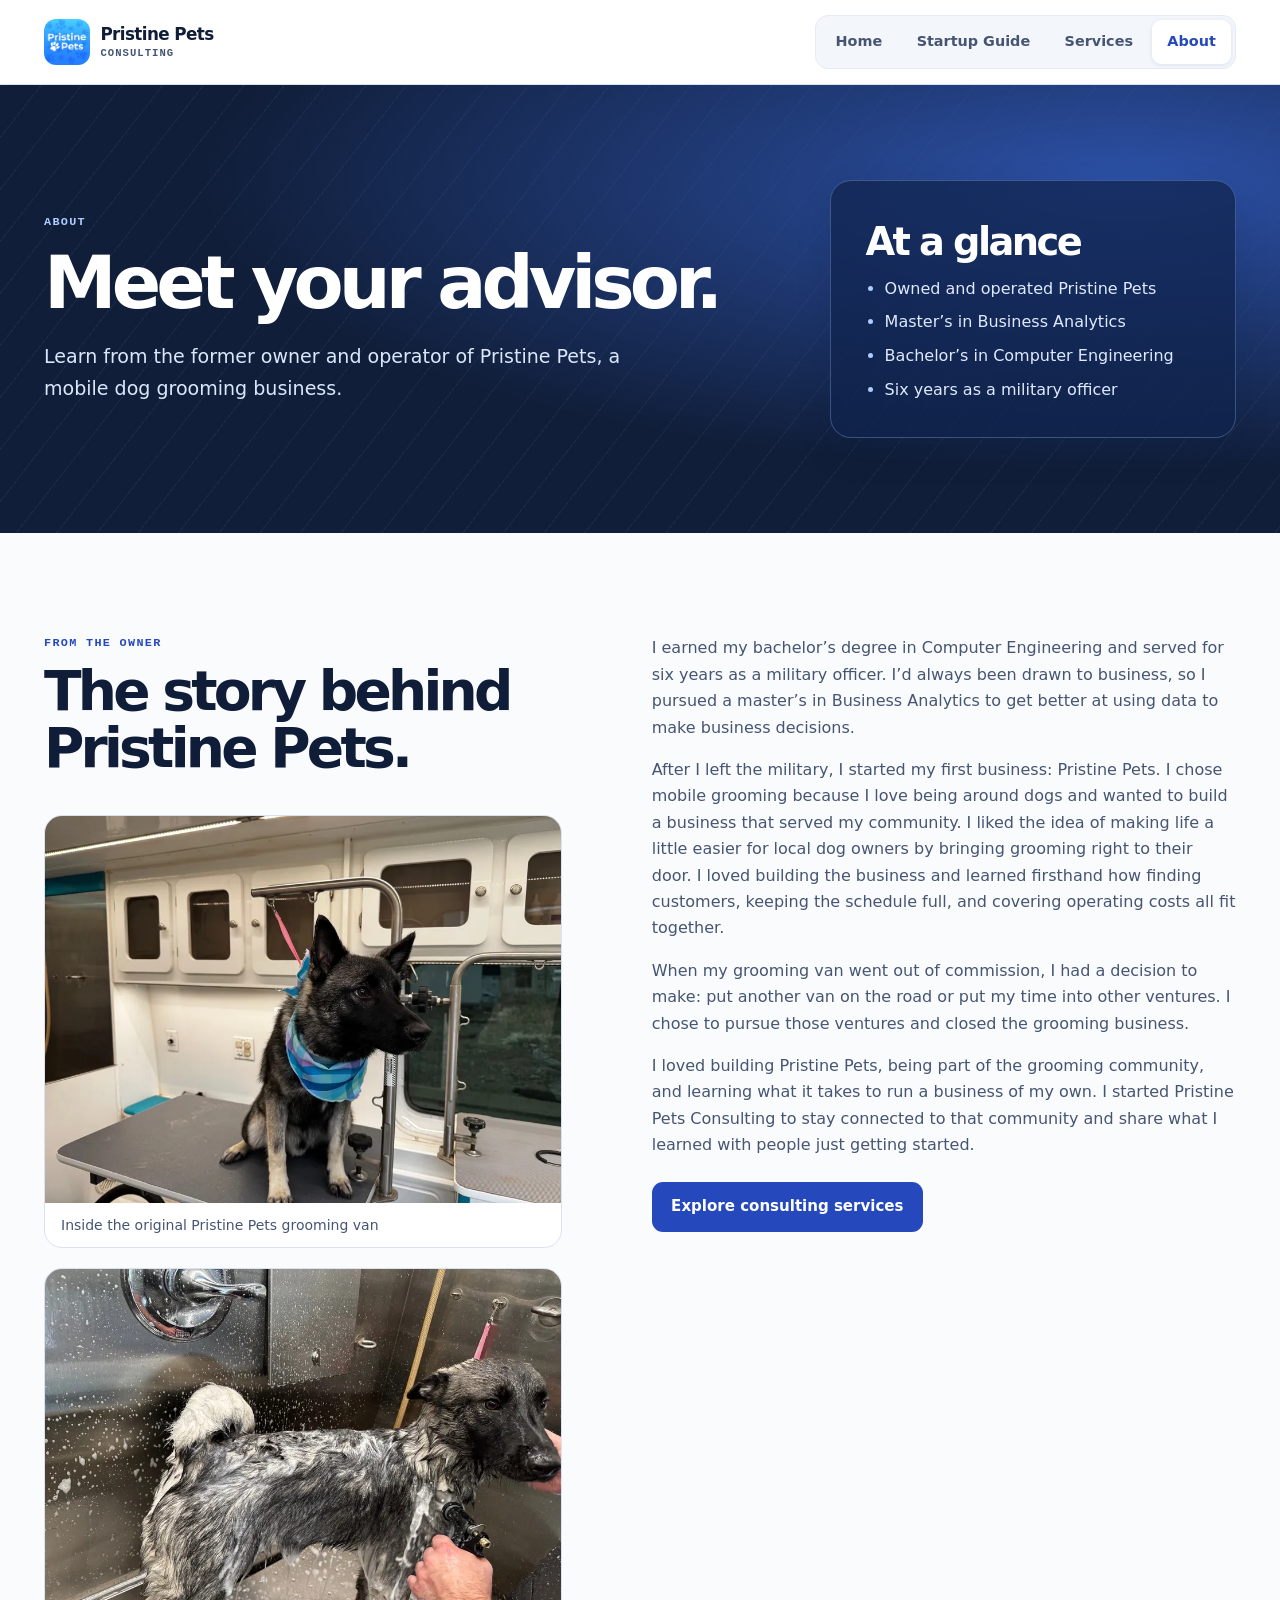
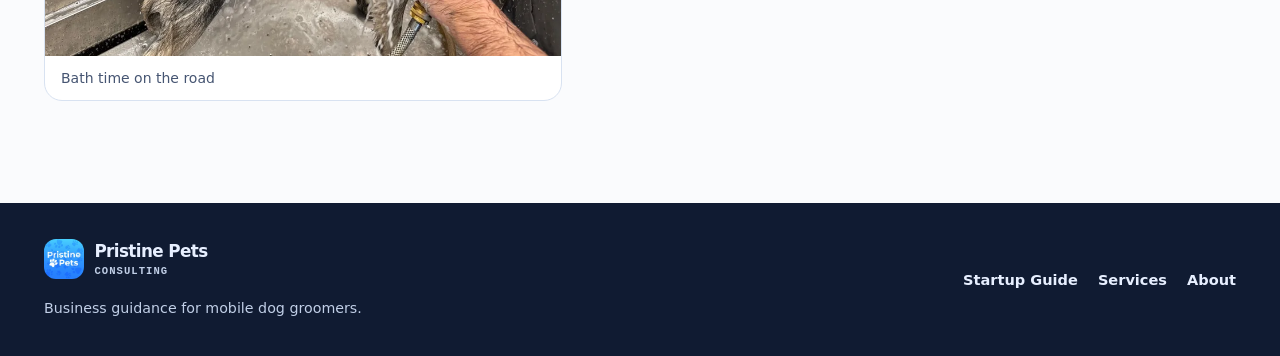
==== commit ae046c4f: "Clarify consulting and website support offers" ====
--- a/about/index.html
+++ b/about/index.html
@@ -1,16 +1,16 @@
 <!doctype html>
-<html lang="en"><head><meta charset="utf-8"><meta name="viewport" content="width=device-width, initial-scale=1"><title>About | Pristine Pets Consulting</title><meta name="description" content="Meet the founder and advisor behind Pristine Pets Consulting, a former mobile dog grooming business owner and military officer."><link rel="icon" href="../pristine-pets-logo.webp"><link rel="stylesheet" href="../consulting.css?v=2"><link rel="stylesheet" href="./about.css?v=2"></head>
+<html lang="en"><head><meta charset="utf-8"><meta name="viewport" content="width=device-width, initial-scale=1"><title>About | Pristine Pets Consulting</title><meta name="description" content="Meet the advisor behind Pristine Pets Consulting, a former mobile dog grooming business owner and military officer."><link rel="icon" href="../pristine-pets-logo.webp"><link rel="stylesheet" href="../consulting.css?v=3"><link rel="stylesheet" href="./about.css?v=3"></head>
 <body class="page-about"><a class="skip" href="#main">Skip to content</a>
 <header class="site-header"><div class="wrap header-inner"><a class="brand" href="../"><img class="mark" src="../pristine-pets-logo.webp" width="48" height="48" alt=""><span>Pristine Pets<small>Consulting</small></span></a>
 <nav class="site-nav" aria-label="Main"><a href="../">Home</a><a href="../startup-guide/">Startup Guide</a><a href="../business-services/">Services</a><a href="../about/" aria-current="page">About</a></nav></div></header>
 <main id="main">
 <section class="hero compact-hero"><div class="wrap hero-grid">
-<div><p class="eyebrow">About</p><h1>Meet your advisor.</h1><p class="lede">Learn from the founder who built and operated Pristine Pets, a mobile dog grooming business.</p></div>
+<div><p class="eyebrow">About</p><h1>Meet your advisor.</h1><p class="lede">Learn from the former owner and operator of Pristine Pets, a mobile dog grooming business.</p></div>
 <aside class="aside" aria-labelledby="qualifications"><h2 id="qualifications">At a glance</h2>
-<ul class="credentials"><li>Founded and operated Pristine Pets</li><li>Master’s in Business Analytics</li><li>Bachelor’s in Computer Engineering</li><li>Six years as a military officer</li></ul></aside>
+<ul class="credentials"><li>Owned and operated Pristine Pets</li><li>Master’s in Business Analytics</li><li>Bachelor’s in Computer Engineering</li><li>Six years as a military officer</li></ul></aside>
 </div></section>
-<section class="section"><div class="wrap grid founder-grid">
-<div class="founder-heading"><p class="eyebrow">From the founder</p><h2>The story behind Pristine Pets.</h2></div>
+<section class="section"><div class="wrap grid owner-grid">
+<div class="owner-heading"><p class="eyebrow">From the owner</p><h2>The story behind Pristine Pets.</h2></div>
 <div class="story">
 <p>I earned my bachelor’s degree in Computer Engineering and served for six years as a military officer. I’d always been drawn to business, so I pursued a master’s in Business Analytics to get better at using data to make business decisions.</p>
 <p>After I left the military, I started my first business: Pristine Pets. I chose mobile grooming because I love being around dogs and wanted to build a business that served my community. I liked the idea of making life a little easier for local dog owners by bringing grooming right to their door. I loved building the business and learned firsthand how finding customers, keeping the schedule full, and covering operating costs all fit together.</p>
@@ -18,7 +18,7 @@
 <p>I loved building Pristine Pets, being part of the grooming community, and learning what it takes to run a business of my own. I started Pristine Pets Consulting to stay connected to that community and share what I learned with people just getting started.</p>
 <a class="button" href="../business-services/">Explore consulting services</a>
 </div>
-<div class="founder-photos">
+<div class="owner-photos">
   <figure><img src="./grooming-table.webp" width="900" height="675" loading="lazy" decoding="async" alt="Dog in a blue plaid bandana sitting on the grooming table inside the mobile van."><figcaption>Inside the original Pristine Pets grooming van</figcaption></figure>
   <figure><img src="./bath-time.webp" width="900" height="675" loading="lazy" decoding="async" alt="A dog being rinsed in the van’s stainless-steel grooming tub."><figcaption>Bath time on the road</figcaption></figure>
 </div></div></section>
--- a/consulting.css
+++ b/consulting.css
@@ -225,3 +225,10 @@
 .session-card li:last-child { padding-bottom: 0; }
 .session-card li span { color: var(--ice); font: 700 .72rem/1 var(--mono); }
 @media (max-width: 760px) { .session-card { max-width: 36rem; } }
+
+.home-bundle { background: #f8faff; border-color: #a7bae6; }
+.home-intro { margin-top: clamp(1.5rem, 5vw, 3.4rem); scroll-margin-top: 1.2rem; }
+.home-intro .wrap { width: 100%; }
+.home-intro .intro-panel { background: var(--white); }
+.option-rate { font-size: clamp(1.15rem, 2.4vw, 1.55rem); font-weight: 730; line-height: 1.25; letter-spacing: -.025em; }
+.offer p.option-rate { color: var(--ink); }
--- a/about/about.css
+++ b/about/about.css
@@ -1,8 +1,8 @@
-.founder-grid{grid-template-areas:"heading story" "photos story";grid-template-rows:auto 1fr;row-gap:1.35rem}
-.founder-heading{grid-area:heading}
-.founder-grid .story{grid-area:story}
-.founder-photos{grid-area:photos;display:grid;gap:1.2rem}
-.founder-photos figure{margin:0;border:1px solid var(--line);border-radius:18px;overflow:hidden;background:var(--white)}
-.founder-photos img{display:block;width:100%;height:auto}
-.founder-photos figcaption{color:var(--sub);font-size:.875rem;line-height:1.45;padding:.75rem 1rem}
-@media(max-width:760px){.founder-grid{grid-template-areas:"heading" "story" "photos";grid-template-rows:auto}.founder-photos{max-width:36rem;margin-top:1rem}}
+.owner-grid{grid-template-areas:"heading story" "photos story";grid-template-rows:auto 1fr;row-gap:1.35rem}
+.owner-heading{grid-area:heading}
+.owner-grid .story{grid-area:story}
+.owner-photos{grid-area:photos;display:grid;gap:1.2rem}
+.owner-photos figure{margin:0;border:1px solid var(--line);border-radius:18px;overflow:hidden;background:var(--white)}
+.owner-photos img{display:block;width:100%;height:auto}
+.owner-photos figcaption{color:var(--sub);font-size:.875rem;line-height:1.45;padding:.75rem 1rem}
+@media(max-width:760px){.owner-grid{grid-template-areas:"heading" "story" "photos";grid-template-rows:auto}.owner-photos{max-width:36rem;margin-top:1rem}}
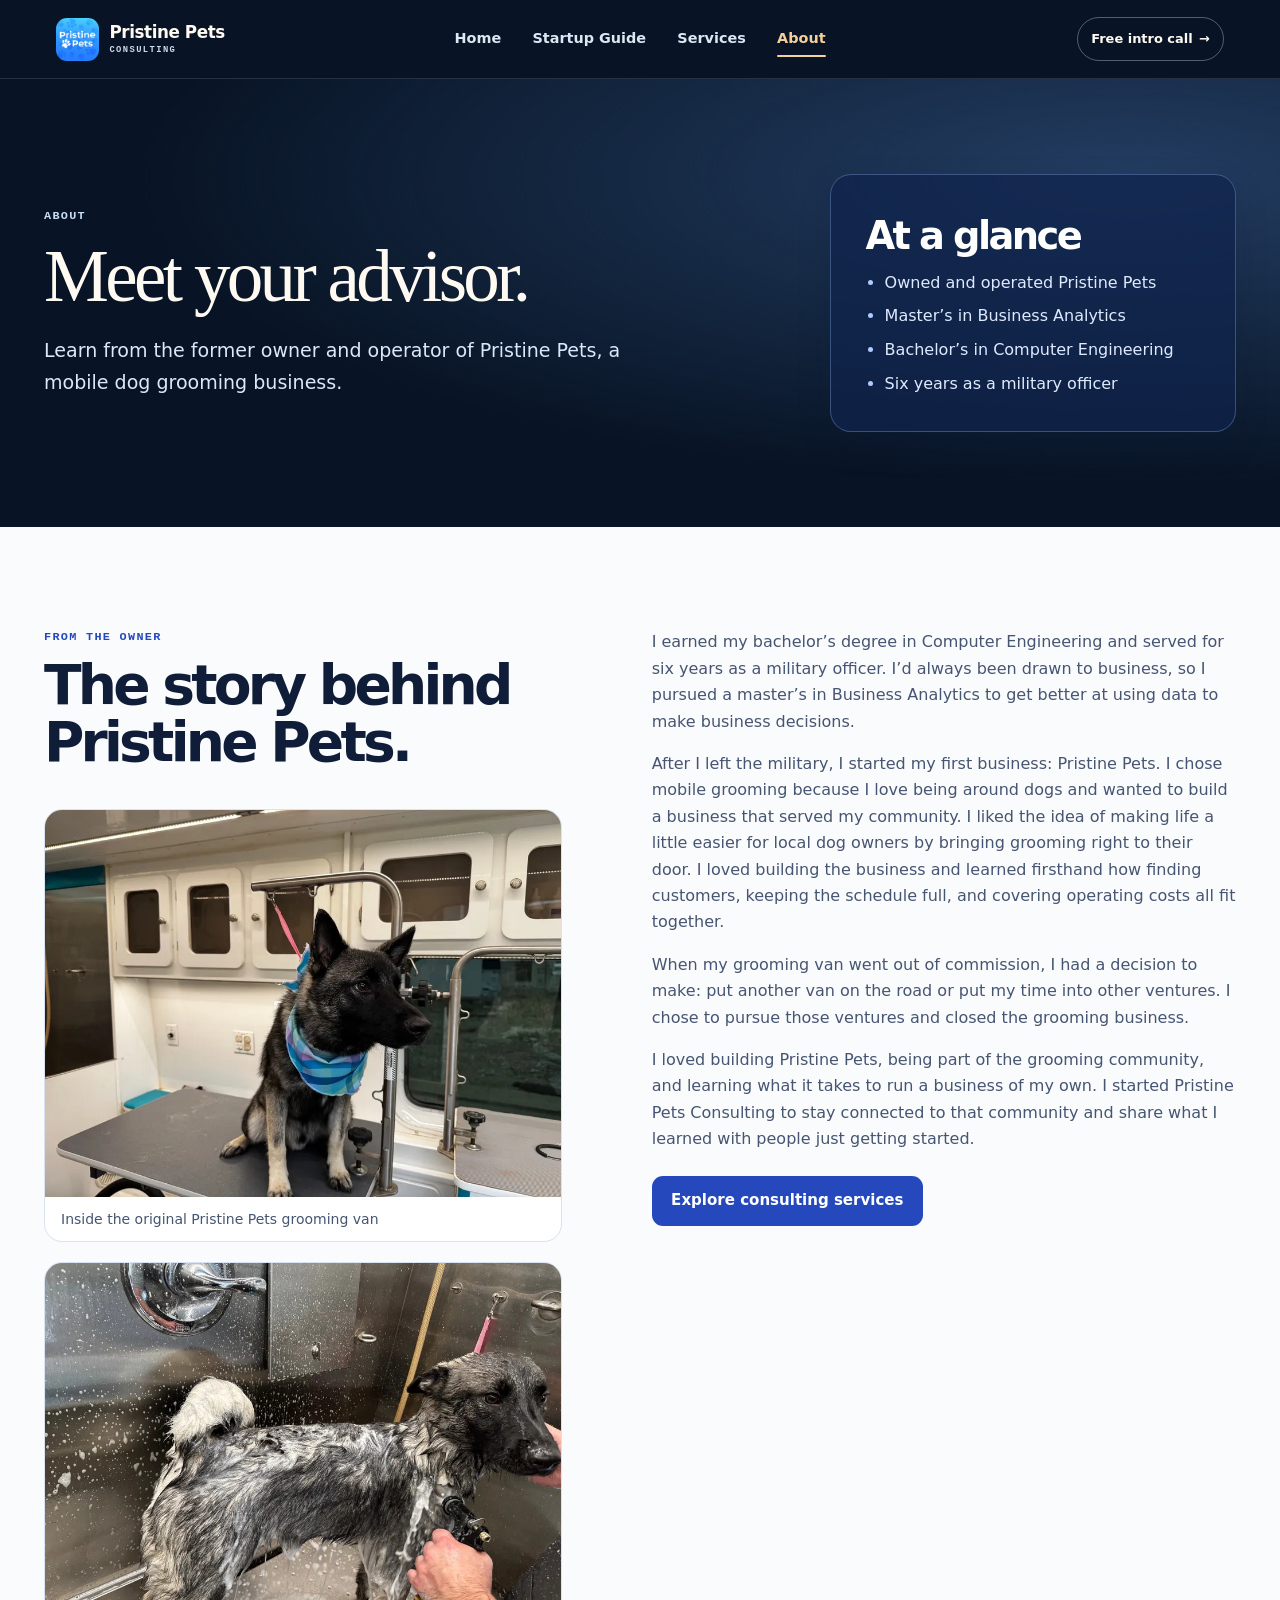
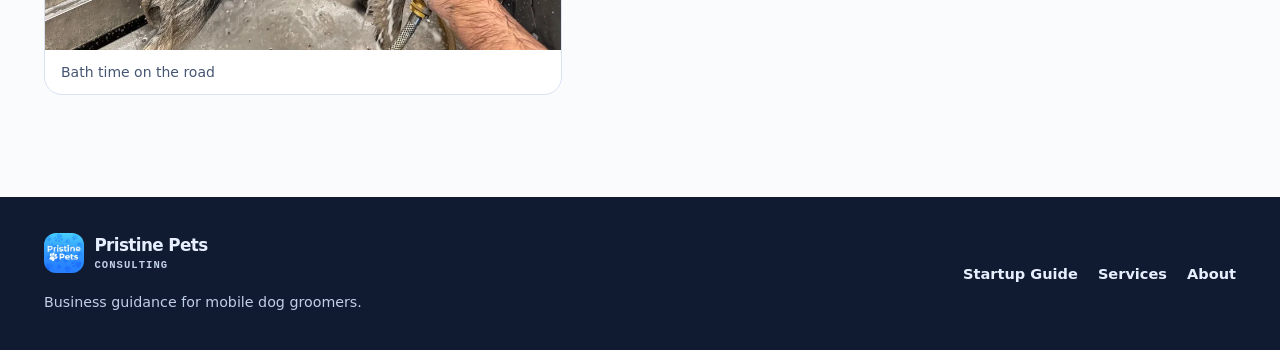
==== commit 9eaa5316: "Unify site navigation and update website and guide offers" ====
--- a/about/index.html
+++ b/about/index.html
@@ -1,8 +1,11 @@
 <!doctype html>
-<html lang="en"><head><meta charset="utf-8"><meta name="viewport" content="width=device-width, initial-scale=1"><title>About | Pristine Pets Consulting</title><meta name="description" content="Meet the advisor behind Pristine Pets Consulting, a former mobile dog grooming business owner and military officer."><link rel="icon" href="../pristine-pets-logo.webp"><link rel="stylesheet" href="../consulting.css?v=3"><link rel="stylesheet" href="./about.css?v=3"></head>
+<html lang="en"><head><meta charset="utf-8"><meta name="viewport" content="width=device-width, initial-scale=1"><title>About | Pristine Pets Consulting</title><meta name="description" content="Meet the advisor behind Pristine Pets Consulting, a former mobile dog grooming business owner and military officer."><link rel="icon" href="../pristine-pets-logo.webp"><link rel="stylesheet" href="../consulting.css?v=4"><link rel="stylesheet" href="./about.css?v=3"></head>
 <body class="page-about"><a class="skip" href="#main">Skip to content</a>
-<header class="site-header"><div class="wrap header-inner"><a class="brand" href="../"><img class="mark" src="../pristine-pets-logo.webp" width="48" height="48" alt=""><span>Pristine Pets<small>Consulting</small></span></a>
-<nav class="site-nav" aria-label="Main"><a href="../">Home</a><a href="../startup-guide/">Startup Guide</a><a href="../business-services/">Services</a><a href="../about/" aria-current="page">About</a></nav></div></header>
+<header class="site-header"><div class="wrap header-inner">
+<a class="brand" href="/"><img class="mark" src="/pristine-pets-logo.webp" width="43" height="43" alt=""><span>Pristine Pets<small>Consulting</small></span></a>
+<nav class="site-nav" aria-label="Main"><a href="/">Home</a><a href="/startup-guide/">Startup Guide</a><a href="/business-services/">Services</a><a href="/about/" aria-current="page">About</a></nav>
+<a class="header-intro" href="/#intro-call">Free intro call <span aria-hidden="true">→</span></a>
+</div></header>
 <main id="main">
 <section class="hero compact-hero"><div class="wrap hero-grid">
 <div><p class="eyebrow">About</p><h1>Meet your advisor.</h1><p class="lede">Learn from the former owner and operator of Pristine Pets, a mobile dog grooming business.</p></div>
--- a/consulting.css
+++ b/consulting.css
@@ -232,3 +232,72 @@
 .home-intro .intro-panel { background: var(--white); }
 .option-rate { font-size: clamp(1.15rem, 2.4vw, 1.55rem); font-weight: 730; line-height: 1.25; letter-spacing: -.025em; }
 .offer p.option-rate { color: var(--ink); }
+
+/* Shared masthead and a quieter companion palette for the interior pages. */
+.site-header { background: #081425; color: #fffaf1; border-bottom-color: #dce8ff24; }
+.site-header .wrap {
+  width: min(1320px, calc(100% - 112px));
+  min-height: 78px;
+  display: grid;
+  grid-template-columns: 1fr auto 1fr;
+  gap: .9rem;
+}
+.site-header .brand { justify-self: start; letter-spacing: -.025em; }
+.site-header .mark { width: 43px; height: 43px; border-radius: 11px; }
+.site-header .brand small { color: #cad9eb; font-size: .55rem; letter-spacing: .16em; }
+.site-header .site-nav { gap: clamp(.35rem, 1.45vw, 1.3rem); padding: 0; background: none; border: 0; }
+.site-header .site-nav a { position: relative; padding: 0 .4rem; color: #dde6f3; font-weight: 650; }
+.site-header .site-nav a:hover { background: #e1edff13; color: #fffaf1; }
+.site-header .site-nav a[aria-current="page"] { background: none; color: #f4cf99; box-shadow: none; }
+.site-header .site-nav a[aria-current="page"]::after {
+  content: ""; position: absolute; inset: auto .38rem .26rem; height: 2px; border-radius: 2px; background: #f4cf99;
+}
+.site-header a:focus-visible { outline-color: #f4cf99; outline-offset: 2px; }
+.header-intro {
+  justify-self: end; display: inline-flex; align-items: center; gap: .4rem; min-height: 44px; padding: 0 .82rem;
+  border: 1px solid #dce8ff58; border-radius: 100px; color: #fffaf1; text-decoration: none; white-space: nowrap;
+  font-size: .81rem; font-weight: 670;
+}
+.header-intro:hover { border-color: #f4cf99; color: #f4cf99; }
+.compact-hero { background: radial-gradient(ellipse at 88% 22%, #233d62, transparent 62%), #081425; }
+.compact-hero h1 { font-family: var(--serif); font-weight: 400; letter-spacing: -.05em; color: #fffaf1; }
+.compact-hero .eyebrow { color: #c7dbf6; }
+.compact-hero .button { background: #f4cf99; color: #101d32; border-radius: 100px; }
+.compact-hero .button:hover { background: #ffe1b6; }
+.compact-hero .price-aside h2 { color: #f4cf99; }
+@media (max-width: 900px) { .site-header .wrap { width: calc(100% - 48px); } }
+@media (max-width: 670px) {
+  .site-header .wrap { width: calc(100% - 32px); grid-template-columns: minmax(0,1fr) auto; gap: .22rem .5rem; padding-block: .55rem .2rem; }
+  .site-header .site-nav { grid-row: 2; grid-column: 1 / -1; display: grid; grid-template-columns: 1fr 1.52fr 1fr .92fr; gap: .1rem; }
+  .site-header .site-nav a { padding-inline: .16rem; }
+  .site-header .site-nav a[aria-current="page"]::after { inset-inline: 20%; }
+  .site-header .brand { font-size: .99rem; gap: .5rem; }
+  .site-header .mark { height: 37px; width: 37px; }
+  .header-intro { grid-column: 2; grid-row: 1; }
+}
+.guide-disclosure { margin-top: 1.15rem; }
+.guide-disclosure summary {
+  cursor: pointer; display: inline-flex; align-items: center; gap: .65rem; min-height: 44px; padding: .46rem .9rem;
+  list-style: none; background: var(--paper); border: 1px solid var(--line); border-radius: 100px;
+  color: var(--accent); font-weight: 700;
+}
+.guide-disclosure summary::-webkit-details-marker { display: none; }
+.guide-disclosure summary:hover { background: #e0eaff; }
+.guide-disclosure summary:focus-visible { outline: 2px solid var(--accent); outline-offset: 3px; }
+.guide-chevron { width: .45rem; height: .45rem; border: solid currentColor; border-width: 0 2px 2px 0; transform: translateY(-2px) rotate(45deg); }
+.guide-disclosure[open] .guide-chevron { transform: translateY(2px) rotate(225deg); }
+.guide-disclosure:not([open]) .guide-collapse, .guide-disclosure[open] .guide-expand { display: none; }
+.guide-remainder { padding-top: 1.1rem; }
+.guide-buy {
+  margin-top: 1.5rem; padding: clamp(1rem, 3vw, 1.5rem); background: #101e39; color: #fffaf1; border-radius: 14px;
+  display: grid; grid-template-columns: minmax(0, 1fr) auto; align-items: start; gap: 1rem;
+}
+.guide-buy .eyebrow { color: #c7dbf6; }
+.guide-buy h3 { margin-top: .3rem; }
+.guide-buy-rate { display: grid; justify-items: end; font-size: .81rem; color: #dbe7fb; }
+.guide-buy-rate strong { color: #f4cf99; font-size: 1.6rem; line-height: 1.25; }
+.guide-buy a { grid-column: 1 / -1; width: fit-content; display: flex; align-items: center; min-height: 44px; color: #f4cf99; font-size: .92rem; font-weight: 700; }
+@media (max-width: 550px) {
+  .guide-buy { grid-template-columns: minmax(0,1fr); }
+  .guide-buy-rate { justify-items: start; }
+}
